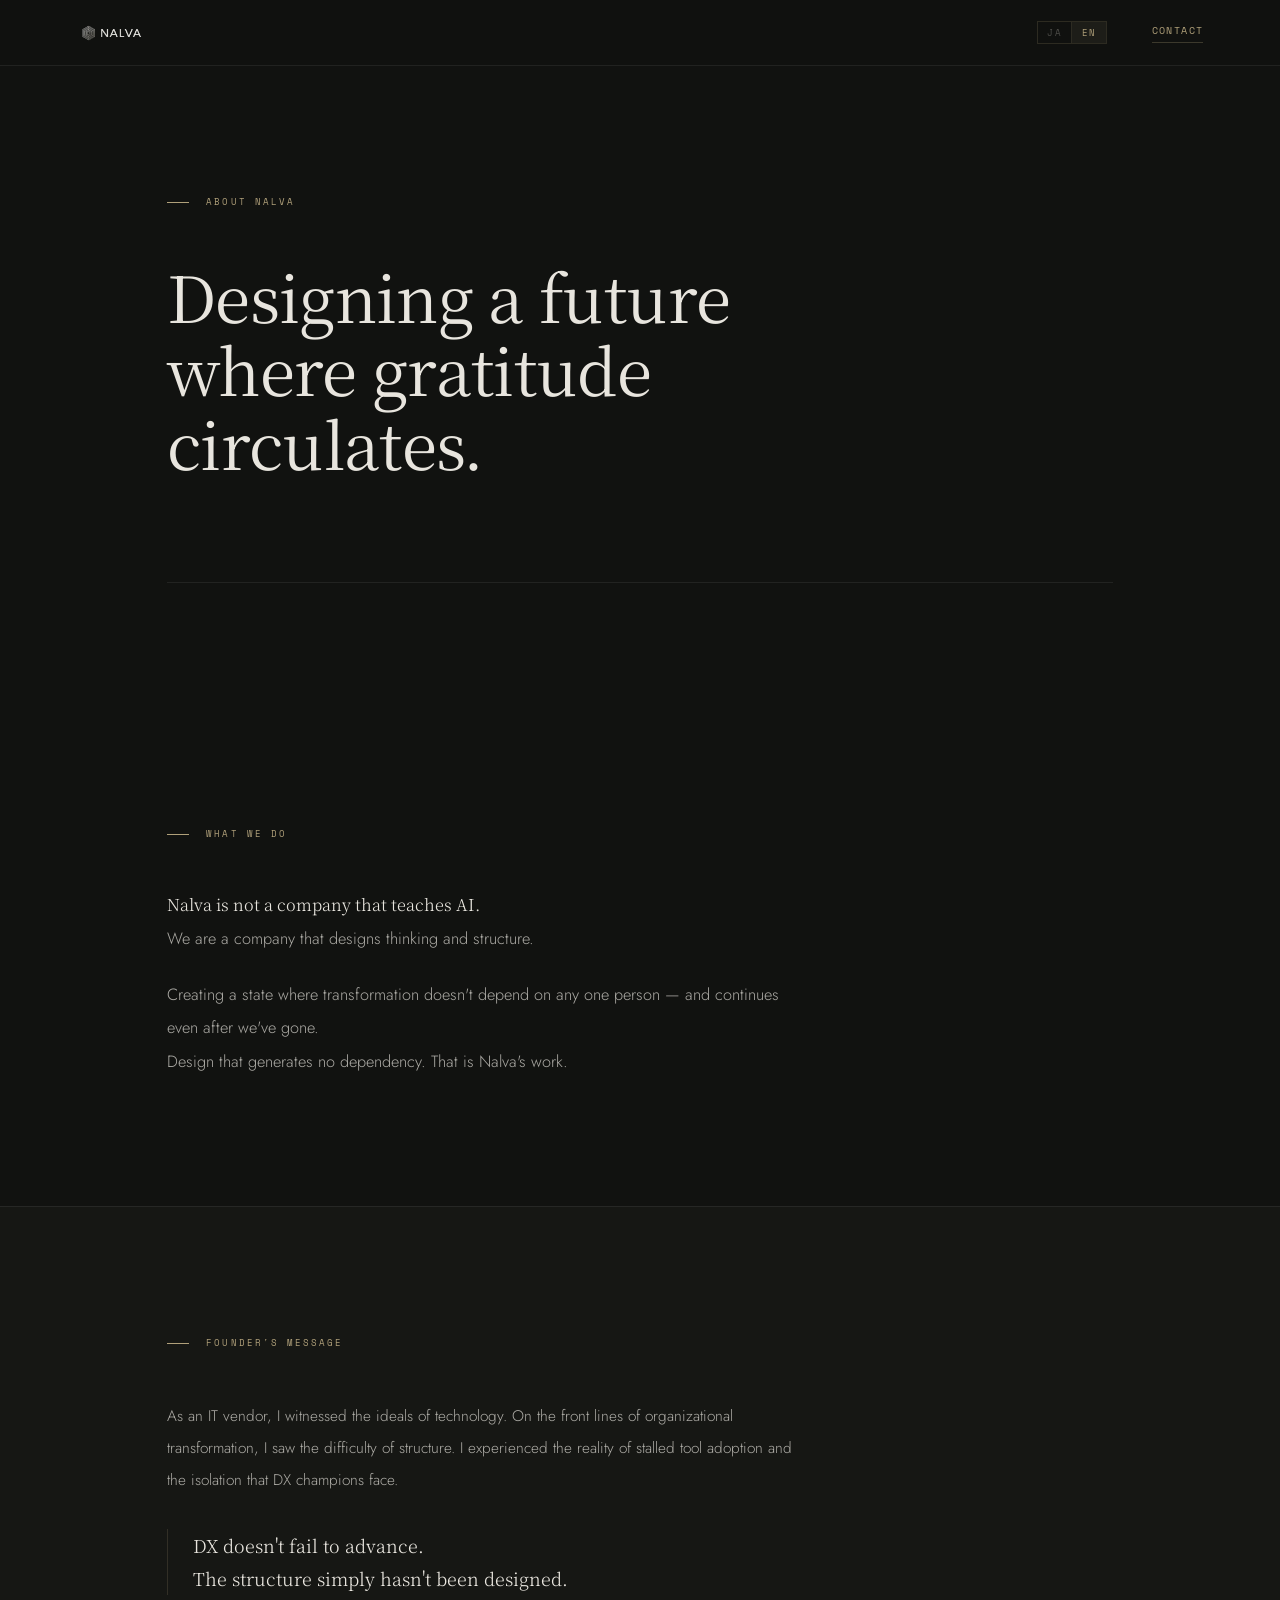
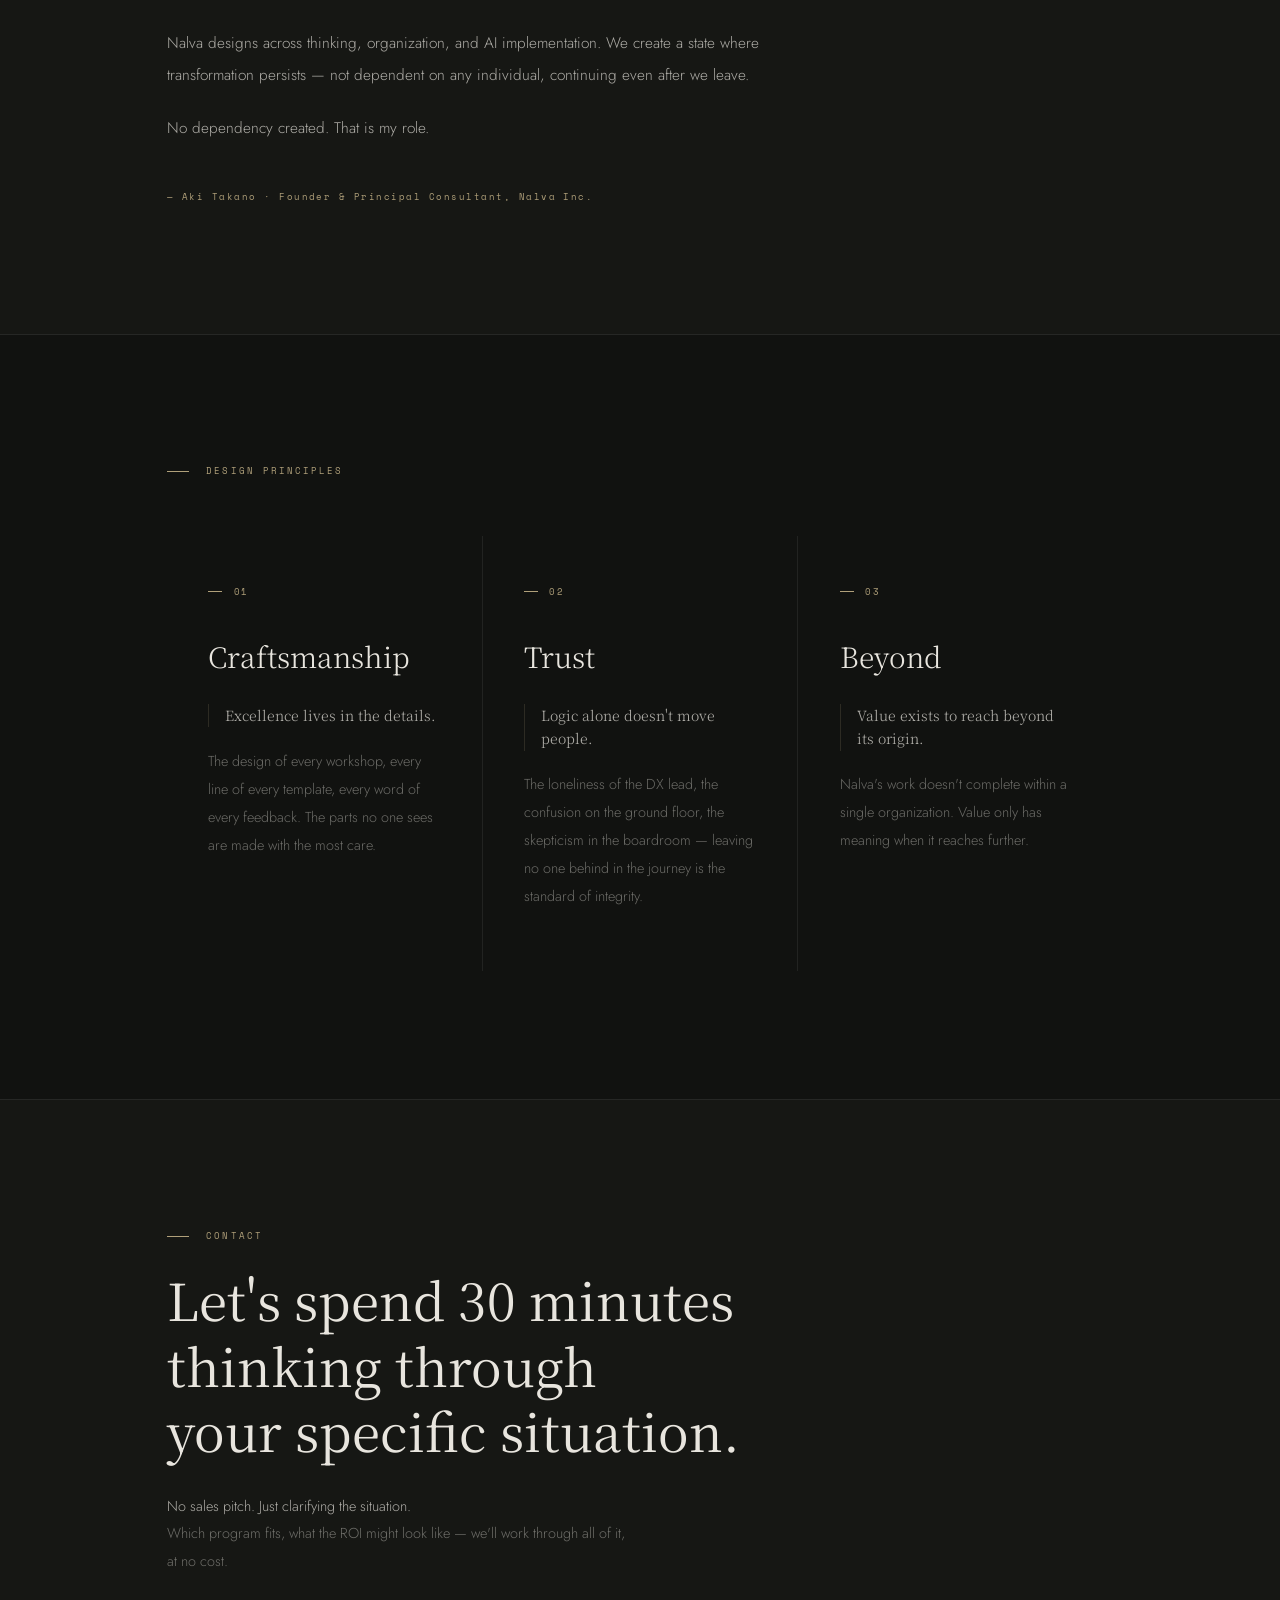
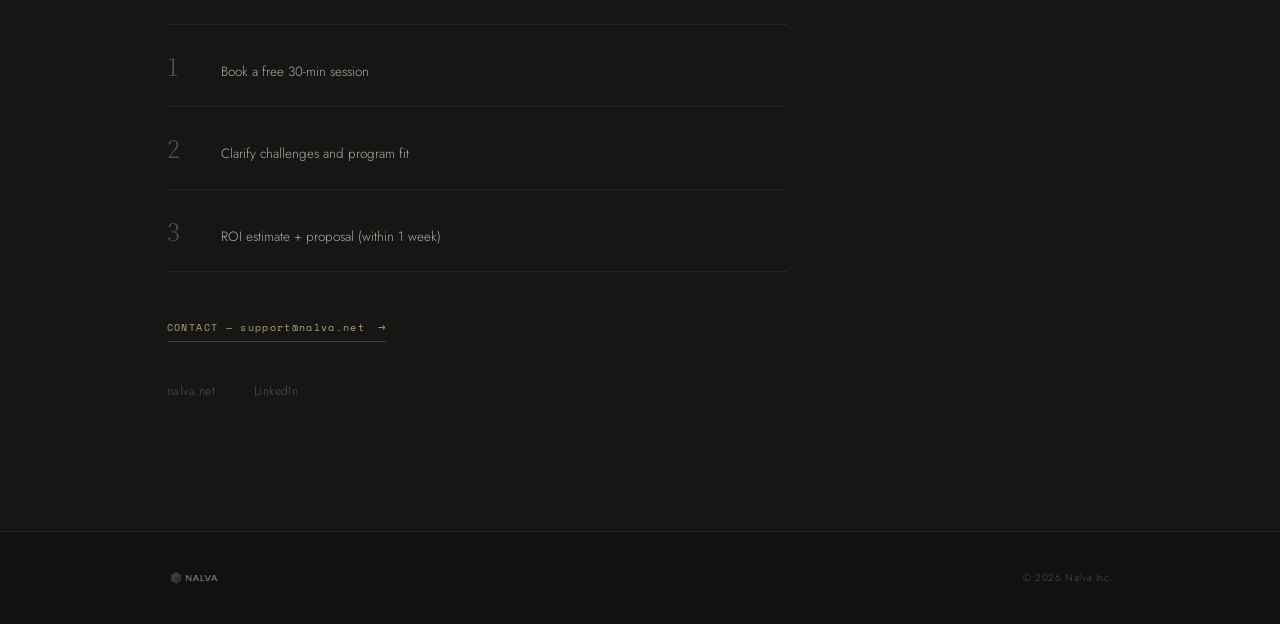
==== about.html @ fab2043a "Add files via upload" ====
<!DOCTYPE html>
<html lang="ja" data-lang="ja">
<head>
  <meta charset="UTF-8" />
  <meta name="viewport" content="width=device-width, initial-scale=1.0" />
  <title>About — Nalva Inc.</title>
  <meta name="description" content="Designing a future where gratitude circulates. Nalva Inc. — Aki Takano" />
  <link rel="preconnect" href="https://fonts.googleapis.com" />
  <link rel="preconnect" href="https://fonts.gstatic.com" crossorigin />
  <link href="https://fonts.googleapis.com/css2?family=Noto+Serif+JP:wght@300;400&family=Jost:wght@200;300;400&family=Space+Mono&display=swap" rel="stylesheet" />
  <style>
    :root {
      --bg:          #111210;
      --bg-lifted:   #161714;
      --bg-card:     #1b1a18;
      --rule:        rgba(255,255,255,0.07);
      --rule-accent: rgba(176,160,122,0.18);
      --gold:        #b0a07a;
      --gold-dim:    rgba(176,160,122,0.28);
      --gold-ghost:  rgba(176,160,122,0.08);
      --ink:         #e8e5de;
      --ink-mid:     rgba(232,229,222,0.72);
      --ink-low:     rgba(232,229,222,0.42);
      --ink-dim:     rgba(232,229,222,0.28);
      --serif: 'Noto Serif JP', 'Georgia', serif;
      --sans:  'Jost', sans-serif;
      --mono:  'Space Mono', monospace;
      --max:   1100px;
      --pad:   6vw;
    }
    *, *::before, *::after { box-sizing: border-box; margin: 0; padding: 0; }
    html { scroll-behavior: smooth; }
    body {
      background: var(--bg);
      color: var(--ink);
      font-family: var(--sans);
      font-size: 17px;
      font-weight: 300;
      line-height: 1.80;
      -webkit-font-smoothing: antialiased;
    }
    .wrap { max-width: var(--max); margin-inline: auto; padding-inline: var(--pad); }
    .label { font-family: var(--mono); font-size: 0.58rem; letter-spacing: 0.22em; color: var(--gold); text-transform: uppercase; }
    .label-line { display: flex; align-items: center; gap: 1.1rem; }
    .label-line::before { content: ''; display: block; width: 22px; height: 1px; background: var(--gold); flex-shrink: 0; }

    /* NAV */
    nav {
      position: fixed; inset-block-start: 0; inset-inline: 0; z-index: 200;
      height: 66px; display: flex; align-items: center; justify-content: space-between;
      padding-inline: var(--pad);
      border-bottom: 1px solid var(--rule);
      background: rgba(17,18,16,0.92);
      backdrop-filter: blur(18px); -webkit-backdrop-filter: blur(18px);
      transition: border-color 0.4s;
    }
    nav.scrolled { border-bottom-color: var(--rule-accent); }
    .nav-logo img { height: 25px; opacity: 0.92; display: block; }
    .nav-right { display: flex; align-items: center; gap: 2.8rem; }
    .nav-contact {
      font-family: var(--mono); font-size: 0.60rem; letter-spacing: 0.14em;
      color: var(--gold); text-decoration: none;
      border-bottom: 1px solid var(--gold-dim); padding-bottom: 2px;
      transition: color 0.2s, border-color 0.2s;
    }
    .nav-contact:hover { color: var(--ink); border-color: var(--ink-low); }

    /* LANG TOGGLE */
    .lang-toggle {
      display: flex;
      align-items: center;
      gap: 0;
      border: 1px solid var(--rule-accent);
      overflow: hidden;
    }
    .lang-btn {
      font-family: var(--mono);
      font-size: 0.54rem;
      letter-spacing: 0.14em;
      color: var(--ink-dim);
      background: none;
      border: none;
      padding: 0.28rem 0.6rem;
      cursor: pointer;
      transition: color 0.2s, background 0.2s;
      text-transform: uppercase;
    }
    .lang-btn:first-child { border-right: 1px solid var(--rule-accent); }
    .lang-btn.active { color: var(--gold); background: var(--gold-ghost); }
    .lang-btn:hover:not(.active) { color: var(--ink-low); }

    @media (max-width: 860px) {
    }

    /* LANG SYSTEM */
    [data-lang="ja"] [data-en] { display: none; }
    [data-lang="en"] [data-ja] { display: none; }

    /* HERO */
    .hero { padding-top: calc(66px + 10vw); padding-bottom: 9vw; padding-inline: var(--pad); max-width: var(--max); margin-inline: auto; }
    .hero-eyebrow { margin-bottom: 3rem; }
    .hero h1 { font-family: var(--serif); font-size: clamp(2.6rem, 5vw, 5.2rem); font-weight: 400; color: var(--ink); line-height: 1.15; letter-spacing: -0.01em; max-width: 640px; }
    .hero-rule { margin-top: 8vw; height: 1px; background: var(--rule); }

    /* COMPANY */
    .company { padding-block: 8rem; }
    .company-inner { max-width: 640px; }
    .company-body { margin-top: 2.8rem; font-size: 1.02rem; color: var(--ink-mid); line-height: 2.05; }
    .company-body p + p { margin-top: 1.4rem; }
    .company-accent { color: var(--ink); font-family: var(--serif); }

    /* FOUNDER */
    .founder { padding-block: 8rem; background: var(--bg-lifted); border-block: 1px solid var(--rule); }
    .founder-inner { max-width: 640px; }
    .founder-message { margin-top: 3rem; font-size: 0.96rem; color: var(--ink-mid); line-height: 2.1; }
    .founder-message p + p { margin-top: 1.3rem; }
    .founder-emphasis {
      font-family: var(--serif); font-size: 1.12rem; color: var(--ink);
      line-height: 1.85; padding-left: 1.6rem;
      border-left: 1px solid var(--rule-accent); margin-block: 2rem;
    }
    .founder-sig { margin-top: 2.8rem; font-family: var(--mono); font-size: 0.58rem; letter-spacing: 0.16em; color: var(--gold); }

    /* VALUES */
    .values { padding-block: 8rem; }
    .values-grid { margin-top: 3.5rem; display: grid; grid-template-columns: 1fr 1fr 1fr; gap: 1px; background: var(--rule); }
    @media (max-width: 760px) { .values-grid { grid-template-columns: 1fr; } }
    .value-card { background: var(--bg); padding: 3rem 2.6rem 3.8rem; transition: background 0.24s; }
    .value-card:hover { background: var(--bg-card); }
    .value-idx { font-family: var(--mono); font-size: 0.54rem; letter-spacing: 0.18em; color: var(--gold); margin-bottom: 2rem; display: flex; align-items: center; gap: 0.7rem; }
    .value-idx::before { content: ''; display: block; width: 14px; height: 1px; background: var(--gold); }
    .value-name { font-family: var(--serif); font-size: clamp(1.5rem, 2.2vw, 2.1rem); color: var(--ink); margin-bottom: 1.4rem; }
    .value-tagline { font-family: var(--serif); font-size: 0.88rem; color: var(--ink-mid); line-height: 1.65; padding-left: 1rem; border-left: 1px solid var(--rule-accent); margin-bottom: 1.2rem; }
    .value-body { font-size: 0.90rem; color: var(--ink-low); line-height: 1.95; }

    /* CONTACT */
    .contact { padding-block: 8rem; background: var(--bg-lifted); border-top: 1px solid var(--rule); }
    .contact-inner { max-width: 620px; }
    .contact-inner h2 { font-family: var(--serif); font-size: clamp(2.1rem, 4vw, 4rem); font-weight: 400; color: var(--ink); line-height: 1.28; margin-top: 1.4rem; }
    .contact-note { margin-top: 1.8rem; font-size: 0.90rem; color: var(--ink-low); line-height: 1.92; max-width: 460px; }
    .contact-note strong { color: var(--ink-mid); font-weight: 300; }
    .contact-steps { margin-top: 3rem; }
    .contact-step { display: flex; align-items: baseline; gap: 1.8rem; padding-block: 1.2rem; border-top: 1px solid var(--rule); }
    .contact-step:last-child { border-bottom: 1px solid var(--rule); }
    .step-n { font-family: var(--serif); font-size: 1.5rem; color: var(--ink-dim); width: 1.6rem; flex-shrink: 0; }
    .step-text { font-size: 0.84rem; color: var(--ink-mid); }
    .contact-cta { margin-top: 2.8rem; display: inline-flex; align-items: center; gap: 0.8rem; font-family: var(--mono); font-size: 0.60rem; letter-spacing: 0.14em; color: var(--gold); text-decoration: none; border-bottom: 1px solid var(--gold-dim); padding-bottom: 3px; transition: color 0.2s, border-color 0.2s; }
    .contact-cta::after { content: '→'; font-size: 0.74rem; }
    .contact-cta:hover { color: var(--ink); border-color: var(--ink-low); }
    .contact-links { margin-top: 2.4rem; display: flex; gap: 2.4rem; }
    .contact-links a { font-size: 0.76rem; color: var(--ink-dim); text-decoration: none; letter-spacing: 0.04em; transition: color 0.2s; }
    .contact-links a:hover { color: var(--gold); }

    /* FOOTER */
    footer { padding-block: 2.2rem; border-top: 1px solid var(--rule); }
    .footer-inner { max-width: var(--max); margin-inline: auto; padding-inline: var(--pad); display: flex; justify-content: space-between; align-items: center; flex-wrap: wrap; gap: 1rem; }
    footer img { height: 20px; opacity: 0.38; }
    footer p { font-size: 0.64rem; color: var(--ink-dim); letter-spacing: 0.06em; }

    /* SCROLL REVEAL */
    .reveal { opacity: 0; transform: translateY(16px); transition: opacity 0.78s ease, transform 0.78s ease; }
    .reveal.in { opacity: 1; transform: none; }
    .stagger > * { opacity: 0; transform: translateY(12px); transition: opacity 0.65s ease, transform 0.65s ease; }
    .stagger.in > *:nth-child(1) { opacity:1; transform:none; transition-delay:0s; }
    .stagger.in > *:nth-child(2) { opacity:1; transform:none; transition-delay:0.08s; }
    .stagger.in > *:nth-child(3) { opacity:1; transform:none; transition-delay:0.16s; }
  </style>
</head>
<body>

<!-- NAV -->
<nav id="nav">
  <a href="/" class="nav-logo" aria-label="Nalva">
    <img src="[data-uri]" alt="Nalva" style="height:28px;display:block;opacity:0.92;" />
  </a>
  <div class="nav-right">
    <div class="lang-toggle" role="group" aria-label="Language">
      <button class="lang-btn active" data-lang-btn="ja" onclick="setLang('ja')">JA</button>
      <button class="lang-btn" data-lang-btn="en" onclick="setLang('en')">EN</button>
    </div>
    <a href="#contact" class="nav-contact">CONTACT</a>
  </div>
</nav>

<!-- HERO -->
<div class="hero">
  <div class="hero-eyebrow reveal">
    <span class="label-line label">About Nalva</span>
  </div>
  <h1 class="reveal">
    <span data-ja>感謝が循環する<br>未来を設計する。</span>
    <span data-en>Designing a future<br>where gratitude circulates.</span>
  </h1>
  <div class="hero-rule"></div>
</div>

<!-- COMPANY -->
<section class="company">
  <div class="wrap">
    <div class="company-inner reveal">
      <span class="label-line label">What We Do</span>
      <div class="company-body">
        <p>
          <span data-ja><span class="company-accent">Nalvaは、AIを教える会社ではありません。</span><br>思考と構造を設計する会社です。</span>
          <span data-en><span class="company-accent">Nalva is not a company that teaches AI.</span><br>We are a company that designs thinking and structure.</span>
        </p>
        <p>
          <span data-ja>変革が属人化せず、いなくなっても続く状態をつくる。<br>依存を生まない設計。それが、Nalvaの仕事です。</span>
          <span data-en>Creating a state where transformation doesn't depend on any one person — and continues even after we've gone.<br>Design that generates no dependency. That is Nalva's work.</span>
        </p>
      </div>
    </div>
  </div>
</section>

<!-- FOUNDER -->
<section class="founder" id="founder">
  <div class="wrap">
    <div class="founder-inner reveal">
      <span class="label-line label">Founder's Message</span>
      <div class="founder-message">
        <p>
          <span data-ja>ITベンダーとして技術の理想を見てきました。組織変革の現場では、構造の難しさも見てきました。ツール導入が進まない現実や、DX担当が孤立する場面も経験してきました。</span>
          <span data-en>As an IT vendor, I witnessed the ideals of technology. On the front lines of organizational transformation, I saw the difficulty of structure. I experienced the reality of stalled tool adoption and the isolation that DX champions face.</span>
        </p>
        <div class="founder-emphasis">
          <span data-ja>DXは進まないのではない。<br>構造が設計されていないだけだと。</span>
          <span data-en>DX doesn't fail to advance.<br>The structure simply hasn't been designed.</span>
        </div>
        <p>
          <span data-ja>Nalvaは、思考と組織、そしてAI実装を横断して設計します。変革が属人化せず、いなくなっても続く状態をつくる。</span>
          <span data-en>Nalva designs across thinking, organization, and AI implementation. We create a state where transformation persists — not dependent on any individual, continuing even after we leave.</span>
        </p>
        <p>
          <span data-ja>依存を生まない。それが、私の役割です。</span>
          <span data-en>No dependency created. That is my role.</span>
        </p>
      </div>
      <p class="founder-sig">— Aki Takano · Founder &amp; Principal Consultant, Nalva Inc.</p>
    </div>
  </div>
</section>

<!-- VALUES -->
<section class="values" id="values">
  <div class="wrap">
    <div class="reveal">
      <span class="label-line label">
        <span data-ja>設計の原則</span>
        <span data-en>Design Principles</span>
      </span>
    </div>
    <div class="values-grid stagger">
      <div class="value-card">
        <div class="value-idx">01</div>
        <div class="value-name">Craftsmanship</div>
        <p class="value-tagline">
          <span data-ja>一流の成果は、細部に宿る。</span>
          <span data-en>Excellence lives in the details.</span>
        </p>
        <p class="value-body">
          <span data-ja>ワークショップの設計、テンプレートの一行、フィードバックの言葉選び。見えない部分ほど丁寧に作る。</span>
          <span data-en>The design of every workshop, every line of every template, every word of every feedback. The parts no one sees are made with the most care.</span>
        </p>
      </div>
      <div class="value-card">
        <div class="value-idx">02</div>
        <div class="value-name">Trust</div>
        <p class="value-tagline">
          <span data-ja>論理だけでは、人は動かない。</span>
          <span data-en>Logic alone doesn't move people.</span>
        </p>
        <p class="value-body">
          <span data-ja>推進担当の孤独も、現場の戸惑いも、経営層の懐疑も、誰一人置いていかない伴走を誠実さの基準にする。</span>
          <span data-en>The loneliness of the DX lead, the confusion on the ground floor, the skepticism in the boardroom — leaving no one behind in the journey is the standard of integrity.</span>
        </p>
      </div>
      <div class="value-card">
        <div class="value-idx">03</div>
        <div class="value-name">Beyond</div>
        <p class="value-tagline">
          <span data-ja>価値は、その先まで届けるためにある。</span>
          <span data-en>Value exists to reach beyond its origin.</span>
        </p>
        <p class="value-body">
          <span data-ja>Nalvaの仕事は、一つの組織の中だけで完結しない。価値は、その先まで届いてこそ意味がある。</span>
          <span data-en>Nalva's work doesn't complete within a single organization. Value only has meaning when it reaches further.</span>
        </p>
      </div>
    </div>
  </div>
</section>

<!-- CONTACT -->
<section class="contact" id="contact">
  <div class="wrap">
    <div class="contact-inner reveal">
      <span class="label-line label">Contact</span>
      <h2>
        <span data-ja>まずは30分、<br>「うちの場合」を<br>一緒に考えませんか。</span>
        <span data-en>Let's spend 30 minutes<br>thinking through<br>your specific situation.</span>
      </h2>
      <p class="contact-note">
        <strong><span data-ja>売り込みはしません。まずは状況整理から。</span><span data-en>No sales pitch. Just clarifying the situation.</span></strong><br>
        <span data-ja>どのコースが合っているか、費用対効果はどのくらいか。すべて無料でお話しします。</span>
        <span data-en>Which program fits, what the ROI might look like — we'll work through all of it, at no cost.</span>
      </p>
      <div class="contact-steps">
        <div class="contact-step">
          <div class="step-n">1</div>
          <div class="step-text">
            <span data-ja>無料30分ヒアリング申込</span>
            <span data-en>Book a free 30-min session</span>
          </div>
        </div>
        <div class="contact-step">
          <div class="step-n">2</div>
          <div class="step-text">
            <span data-ja>課題とコースを整理</span>
            <span data-en>Clarify challenges and program fit</span>
          </div>
        </div>
        <div class="contact-step">
          <div class="step-n">3</div>
          <div class="step-text">
            <span data-ja>ROI試算・提案書（1週間以内）</span>
            <span data-en>ROI estimate + proposal (within 1 week)</span>
          </div>
        </div>
      </div>
      <a href="mailto:support@nalva.net" class="contact-cta">CONTACT — support@nalva.net</a>
      <div class="contact-links">
        <a href="https://nalva.net">nalva.net</a>
        <a href="https://www.linkedin.com/in/akitakano/" target="_blank">LinkedIn</a>
      </div>
    </div>
  </div>
</section>

<!-- FOOTER -->
<footer>
  <div class="footer-inner">
    <img src="[data-uri]" alt="Nalva" style="height:22px;opacity:0.5;" />
    <p>© 2026 Nalva Inc.</p>
  </div>
</footer>

<script>
  const nav = document.getElementById('nav');
  window.addEventListener('scroll', () => {
    nav.classList.toggle('scrolled', window.scrollY > 40);
  }, { passive: true });

  const io = new IntersectionObserver((entries) => {
    entries.forEach(e => { if (e.isIntersecting) e.target.classList.add('in'); });
  }, { threshold: 0.12 });

  document.querySelectorAll('.reveal, .stagger').forEach(el => io.observe(el));

  function setLang(lang) {
    const html = document.documentElement;
    html.setAttribute('data-lang', lang);
    document.querySelectorAll('.lang-btn').forEach(btn => {
      btn.classList.toggle('active', btn.dataset.langBtn === lang);
    });
    localStorage.setItem('nalva-lang', lang);
  }

  (function() {
    const saved = localStorage.getItem('nalva-lang');
    const browserLang = navigator.language && navigator.language.startsWith('ja') ? 'ja' : 'en';
    const lang = saved || browserLang;
    if (lang !== 'ja') setLang(lang);
  })();
</script>
</body>
</html>
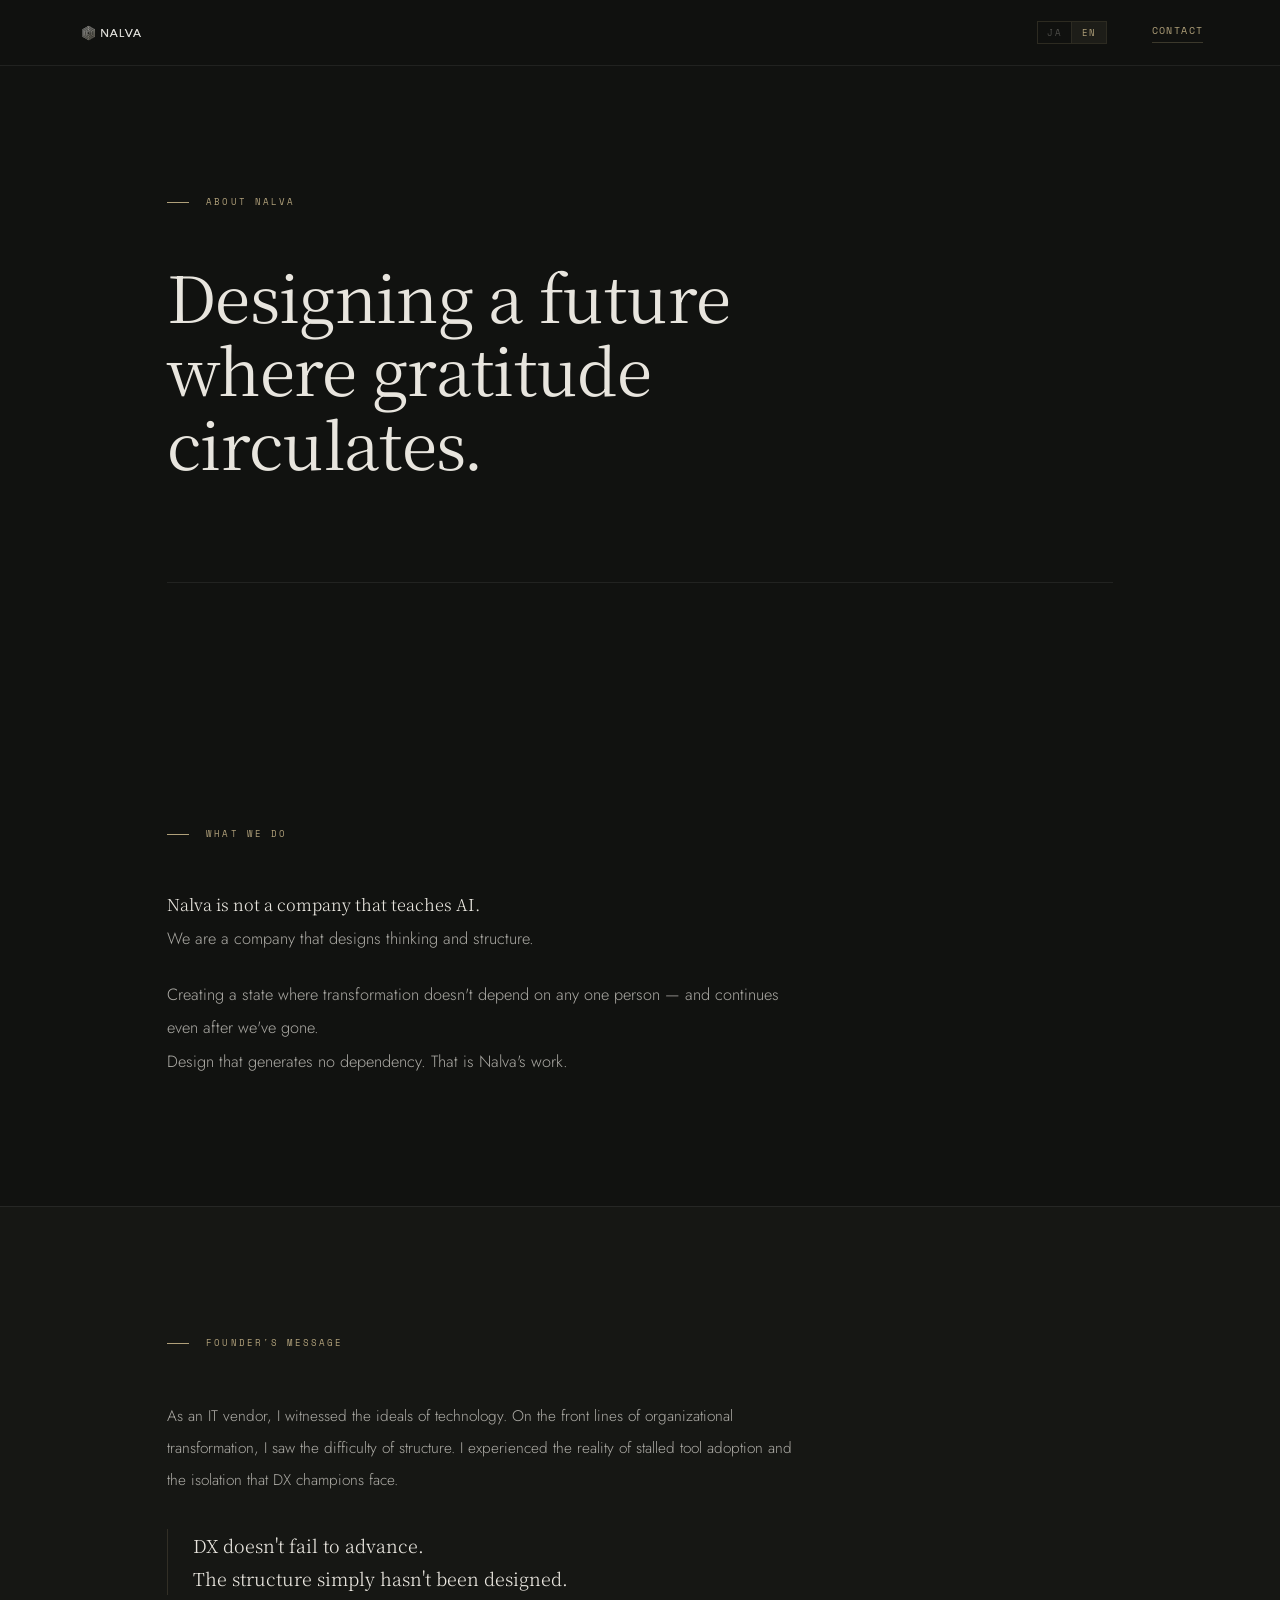
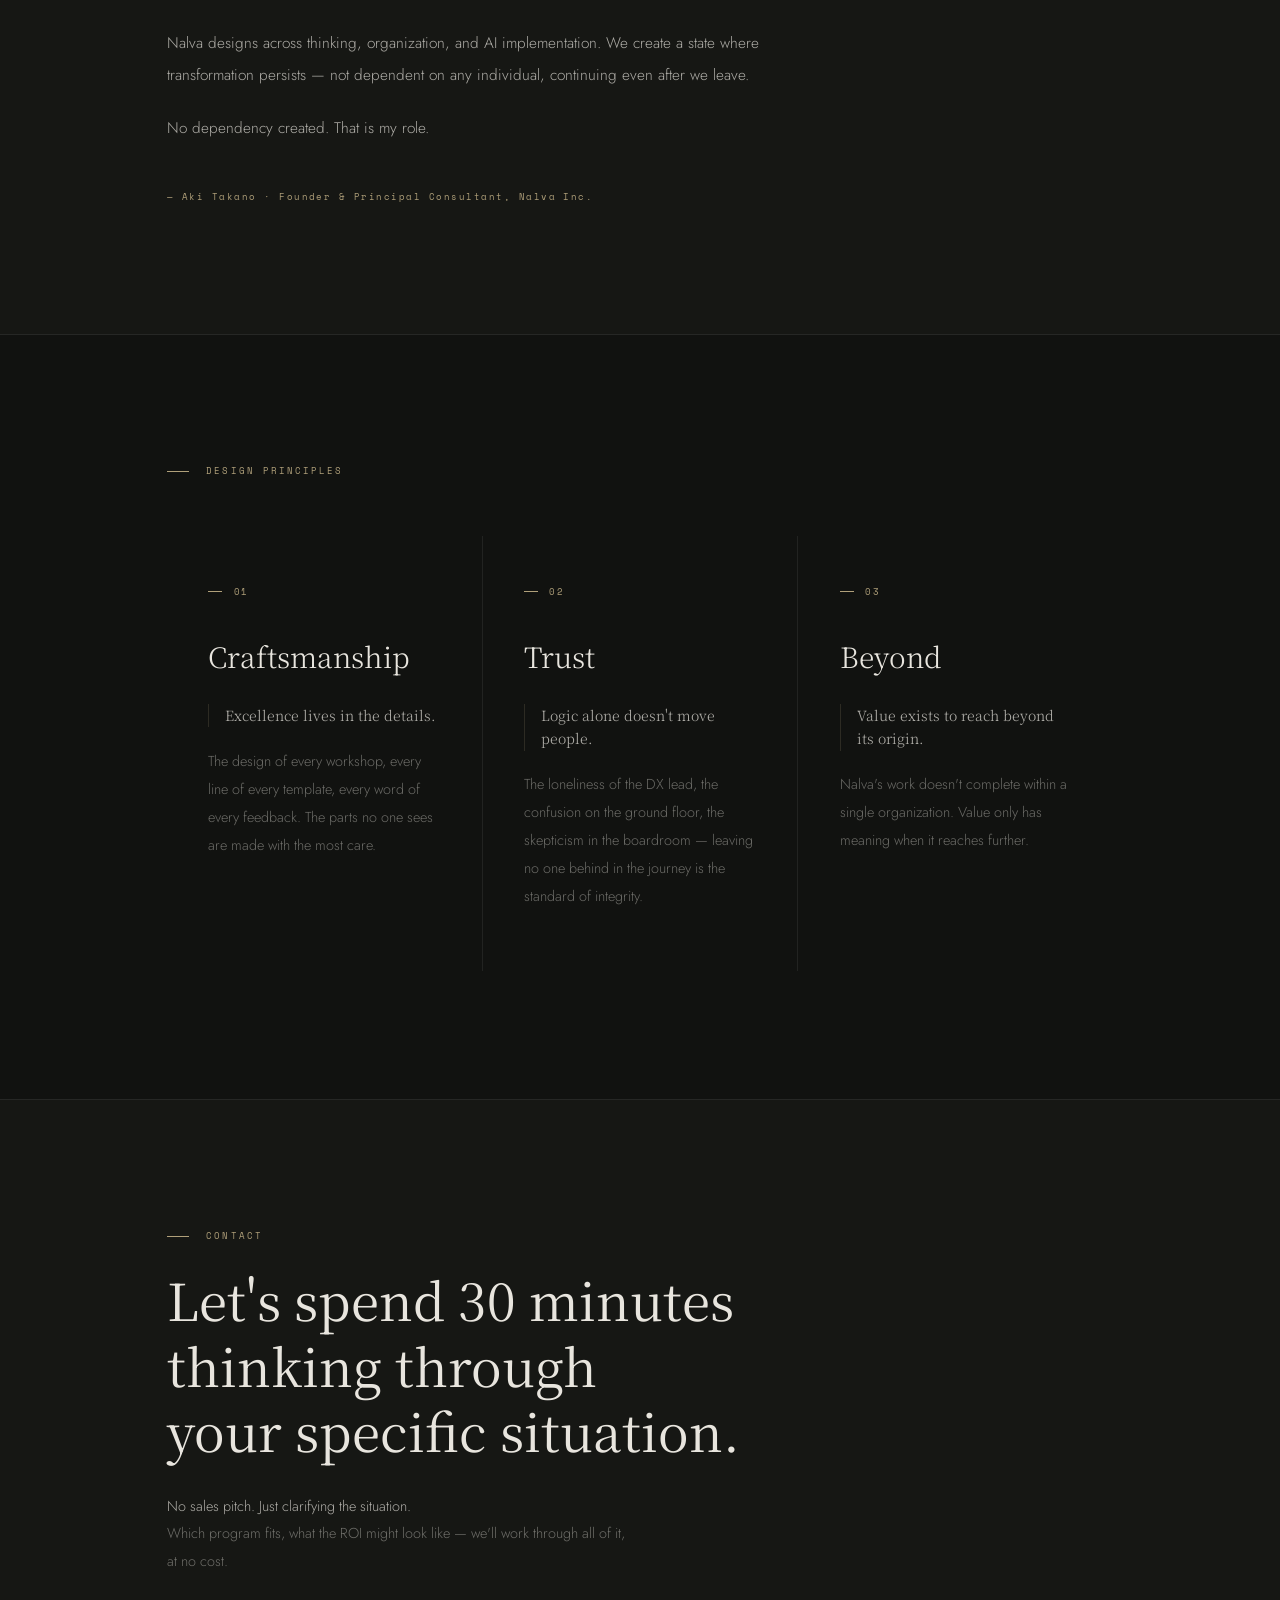
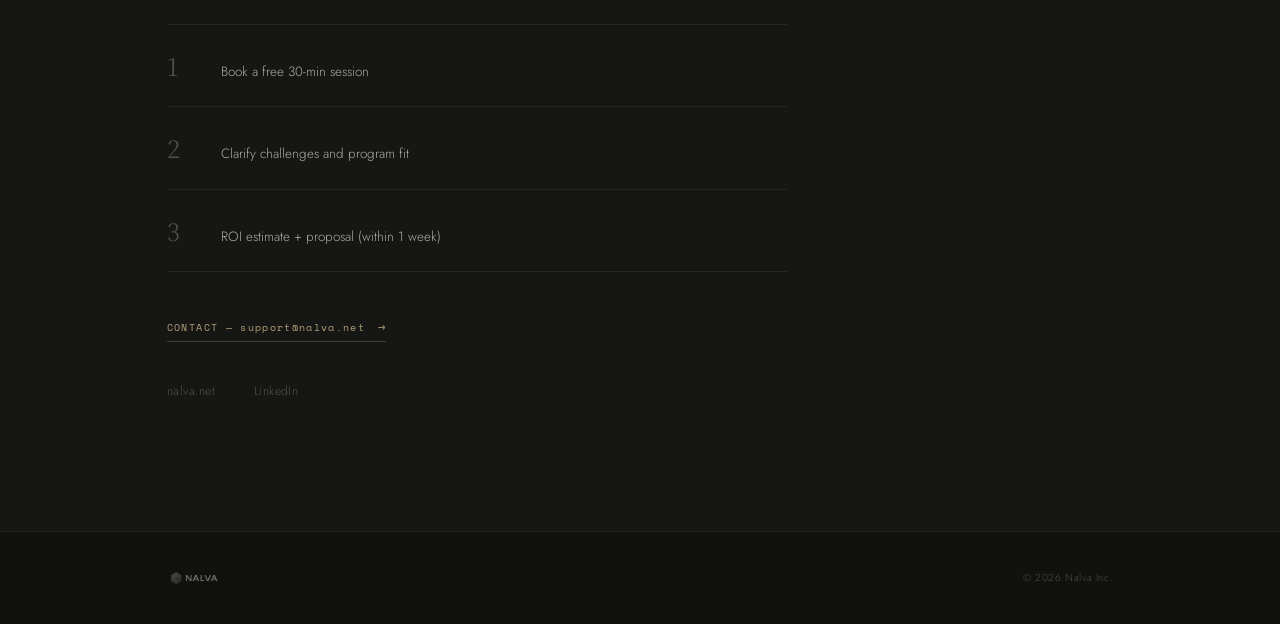
==== commit ef469835: "Add files via upload" ====
--- a/about.html
+++ b/about.html
@@ -171,7 +171,7 @@
 <!-- NAV -->
 <nav id="nav">
   <a href="/" class="nav-logo" aria-label="Nalva">
-    <img src="[data-uri]" alt="Nalva" style="height:28px;display:block;opacity:0.92;" />
+    <img src="transparent-logo.png" alt="Nalva" style="height:28px;display:block;opacity:0.92;" />
   </a>
   <div class="nav-right">
     <div class="lang-toggle" role="group" aria-label="Language">
@@ -340,7 +340,7 @@
 <!-- FOOTER -->
 <footer>
   <div class="footer-inner">
-    <img src="[data-uri]" alt="Nalva" style="height:22px;opacity:0.5;" />
+    <img src="transparent-logo.png" alt="Nalva" style="height:22px;opacity:0.5;" />
     <p>© 2026 Nalva Inc.</p>
   </div>
 </footer>
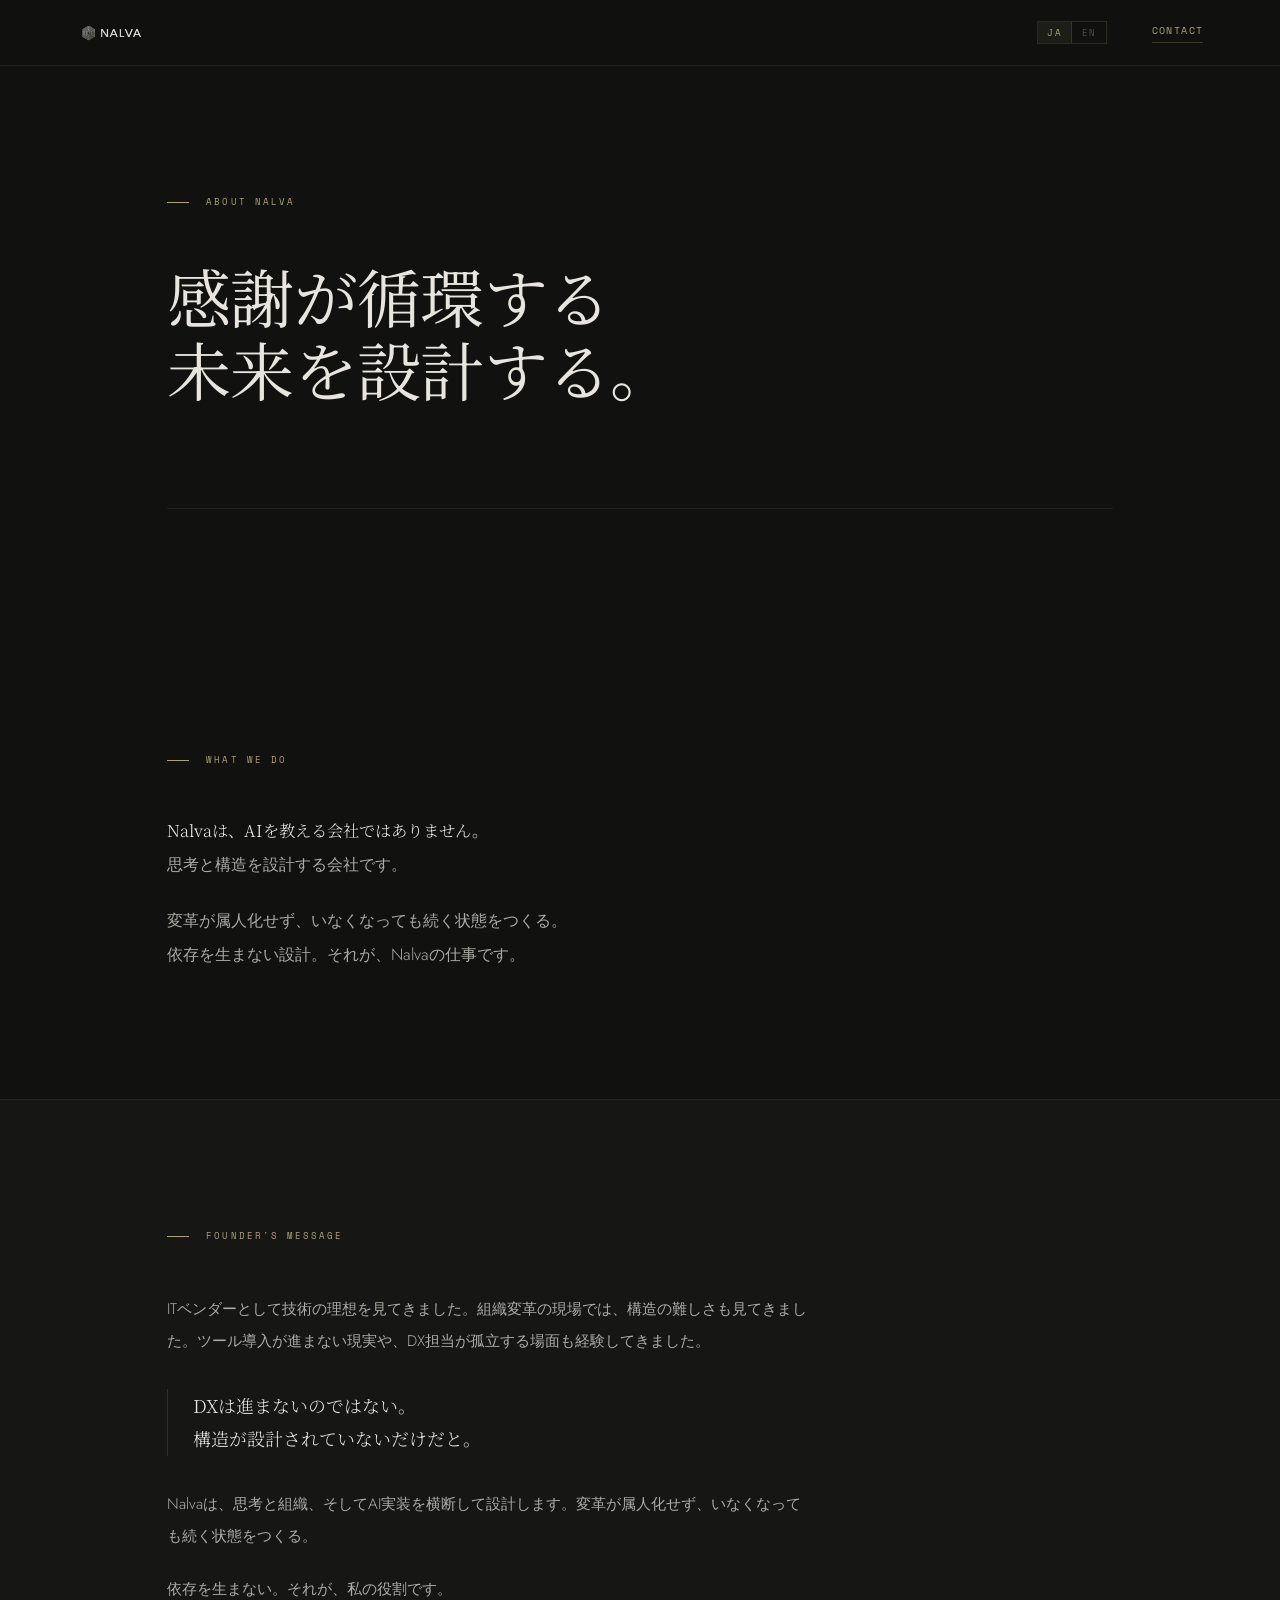
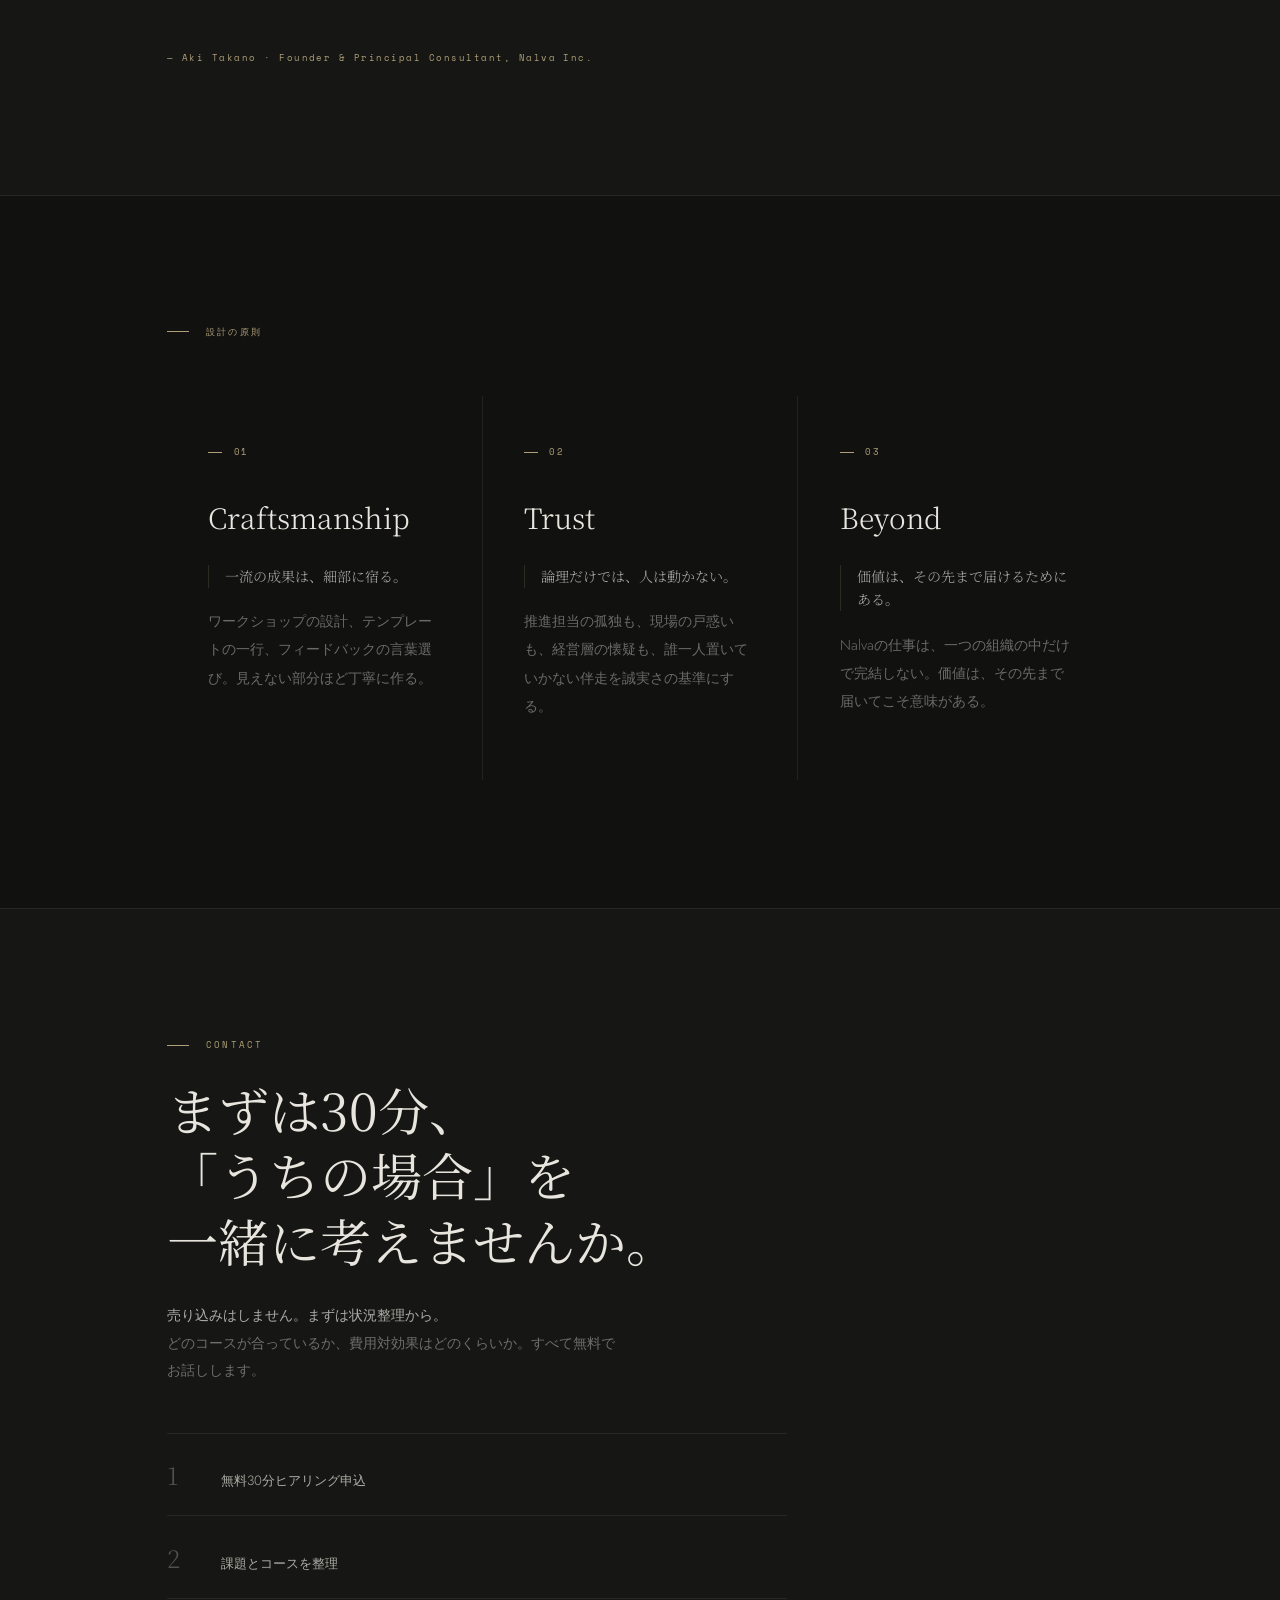
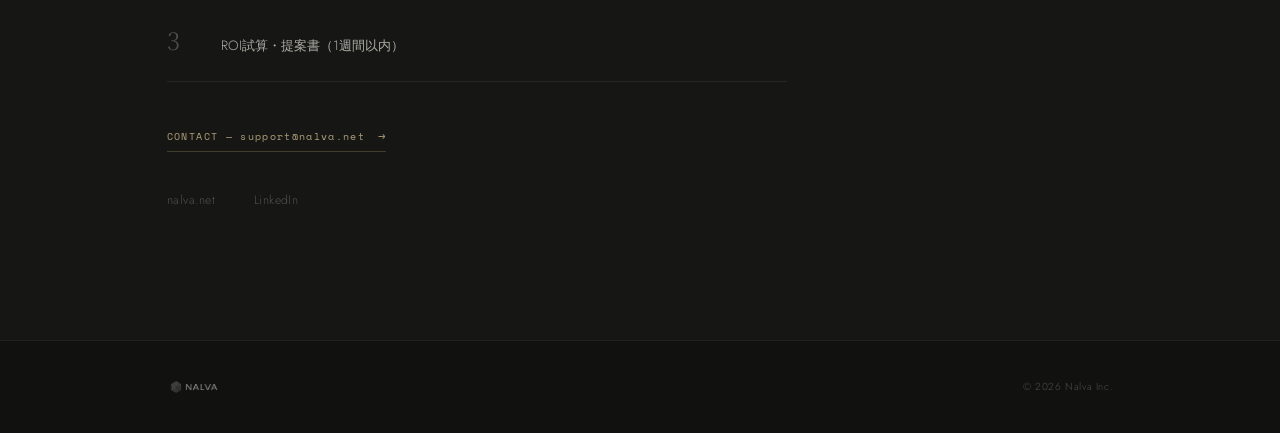
==== commit 646864ff: "Add files via upload" ====
--- a/about.html
+++ b/about.html
@@ -1,6 +1,19 @@
 <!DOCTYPE html>
 <html lang="ja" data-lang="ja">
 <head>
+  <!-- Google tag (gtag.js) -->
+  <script async src="https://www.googletagmanager.com/gtag/js?id=G-SFW03DREZH"></script>
+  <script>
+    window.dataLayer = window.dataLayer || [];
+    function gtag(){dataLayer.push(arguments);}
+    gtag('js', new Date());
+    gtag('config', 'G-SFW03DREZH');
+  </script>
+  <style>
+    /* reveal初期状態をopacity:1に上書き。JSでinクラスを付与する必要をなくす */
+    .reveal, .stagger { opacity: 1 !important; transform: none !important; }
+    .stagger > * { opacity: 1 !important; transform: none !important; }
+  </style>
   <meta charset="UTF-8" />
   <meta name="viewport" content="width=device-width, initial-scale=1.0" />
   <title>About — Nalva Inc.</title>
@@ -367,11 +380,4 @@
   }
 
   (function() {
-    const saved = localStorage.getItem('nalva-lang');
-    const browserLang = navigator.language && navigator.language.startsWith('ja') ? 'ja' : 'en';
-    const lang = saved || browserLang;
-    if (lang !== 'ja') setLang(lang);
-  })();
-</script>
-</body>
-</html>
+    const saved = local
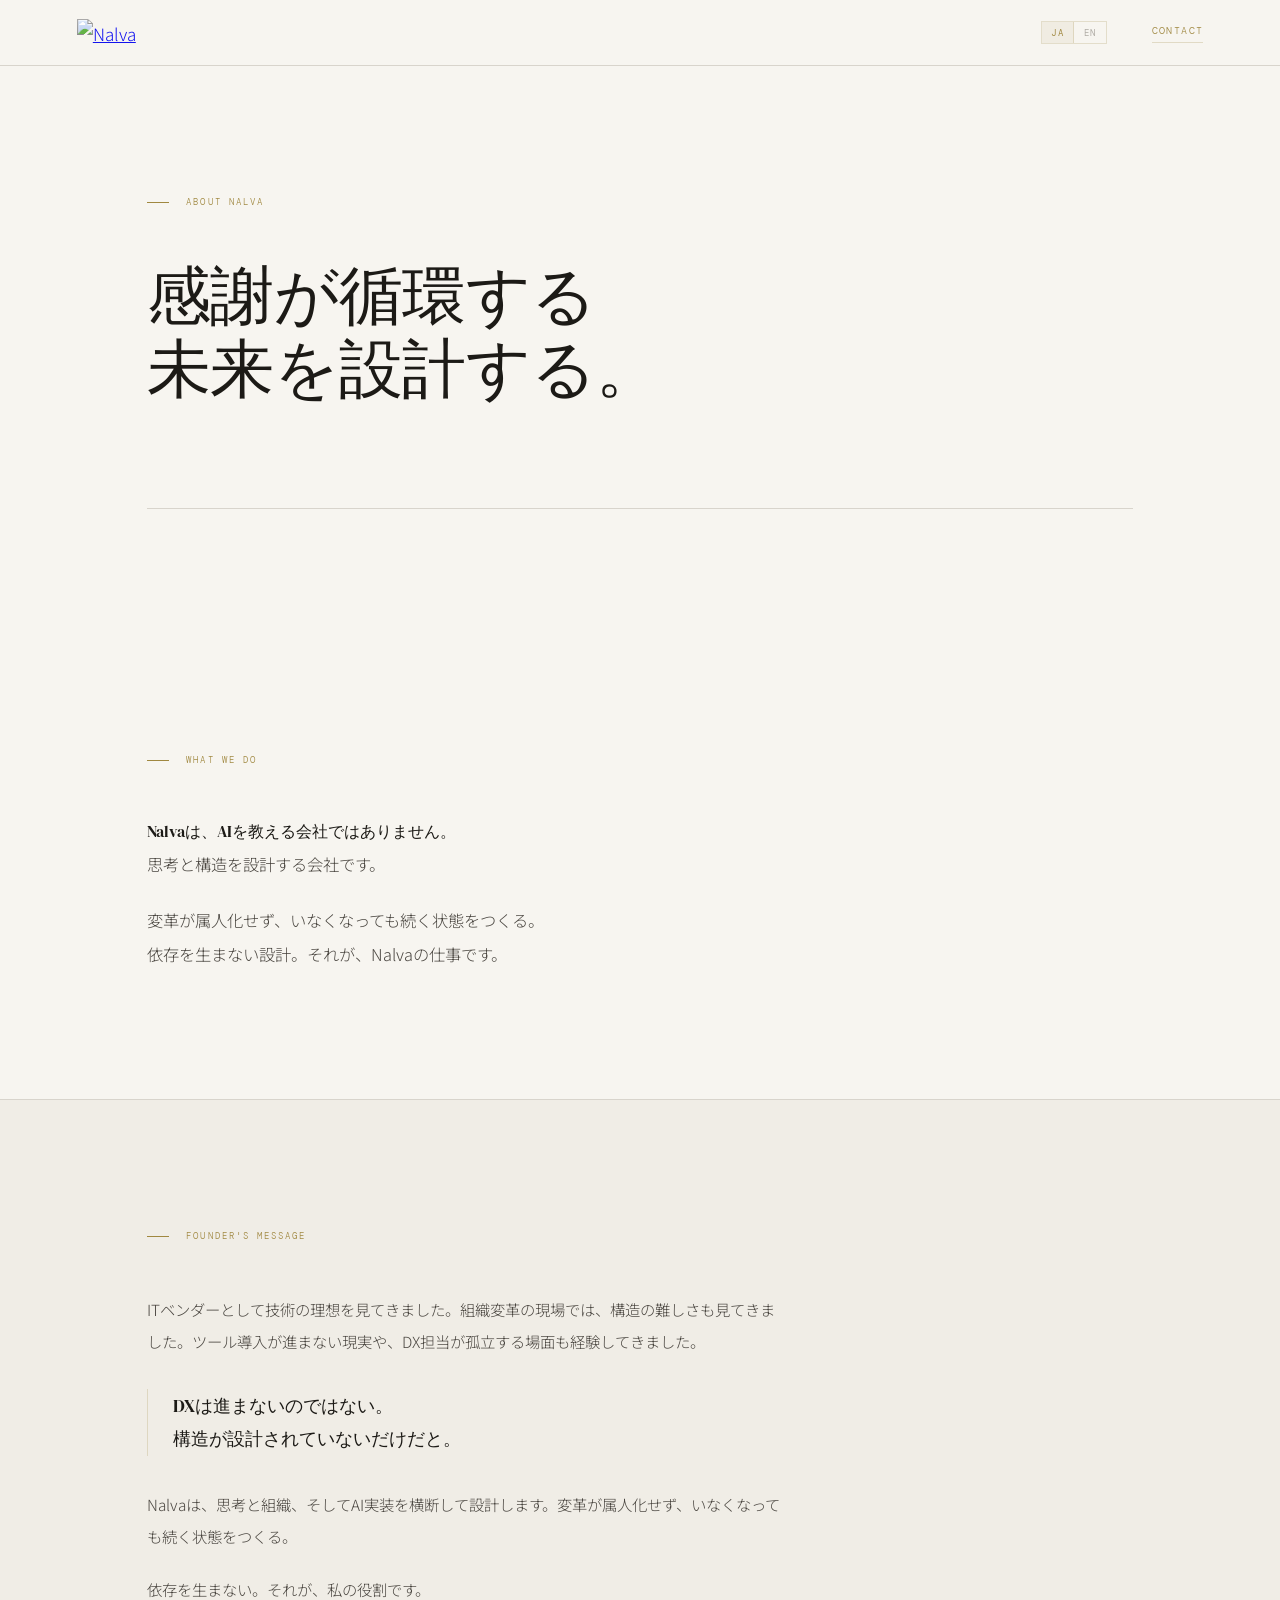
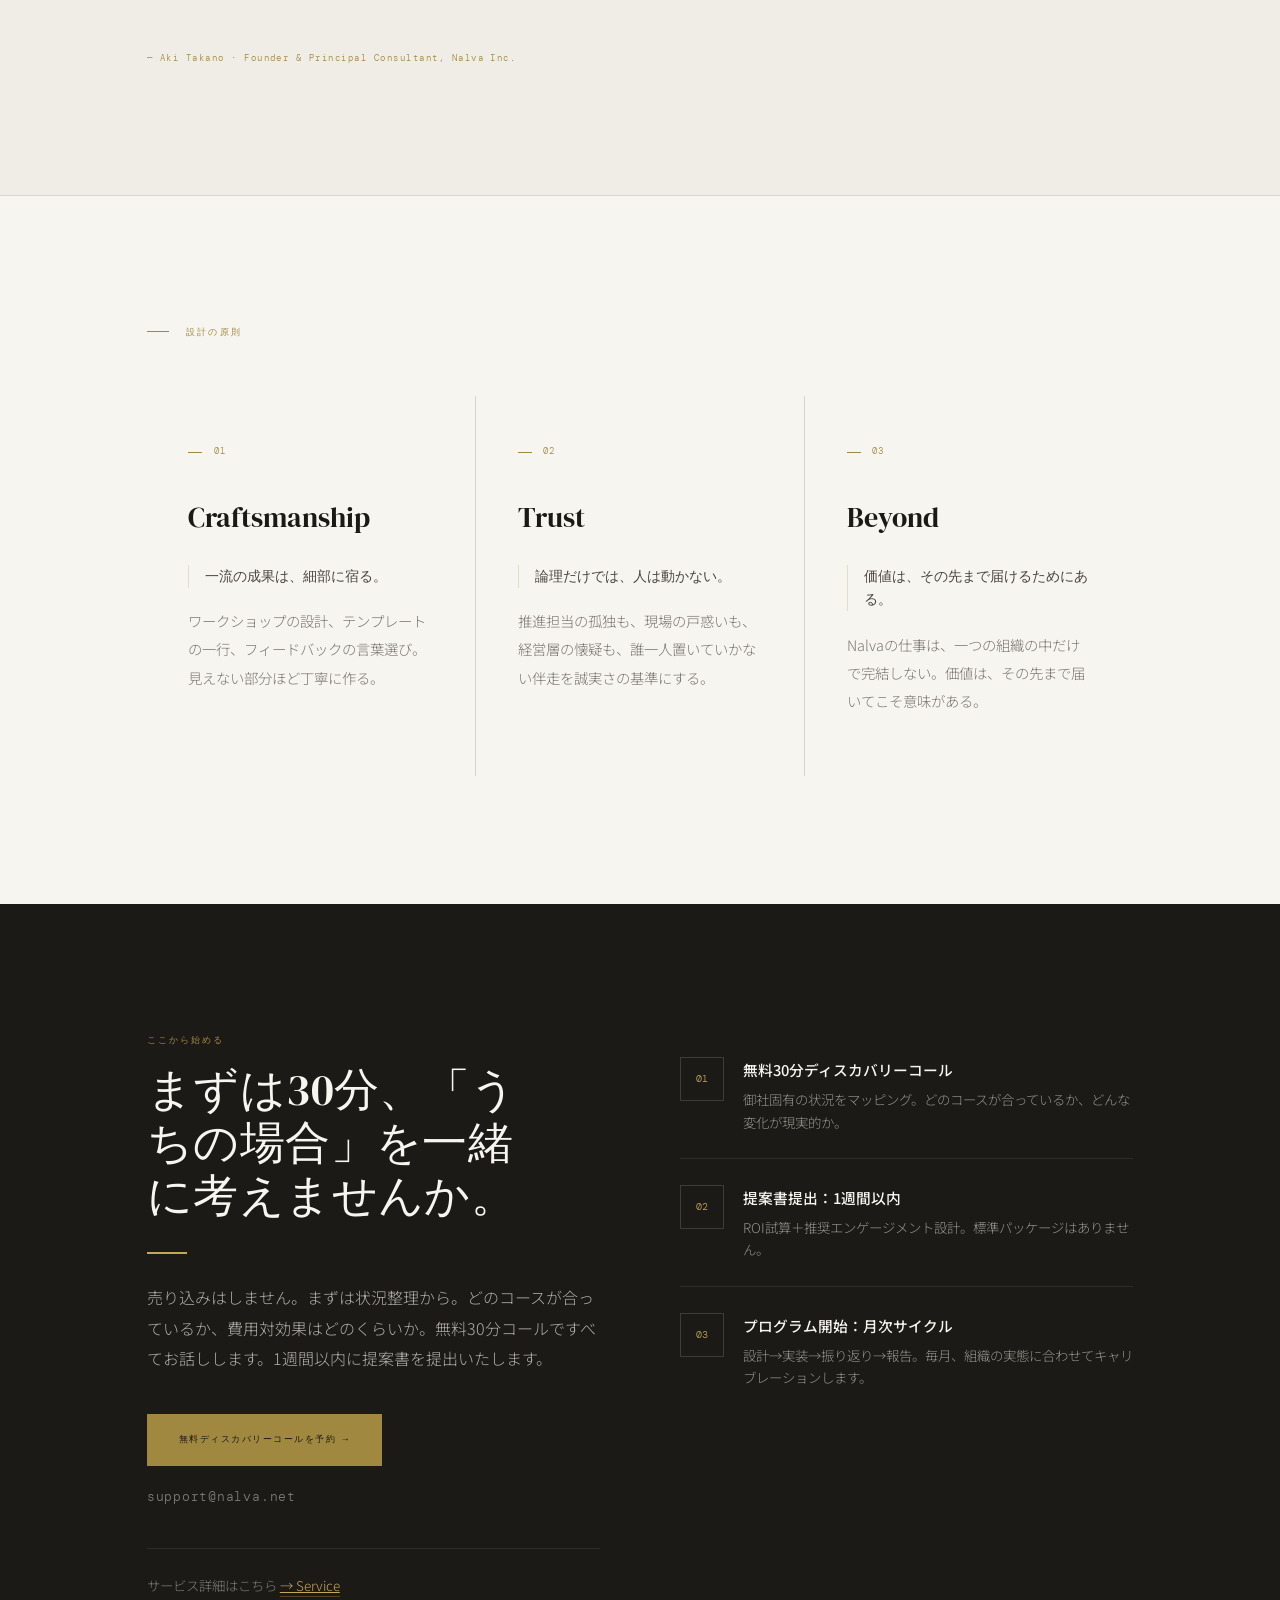
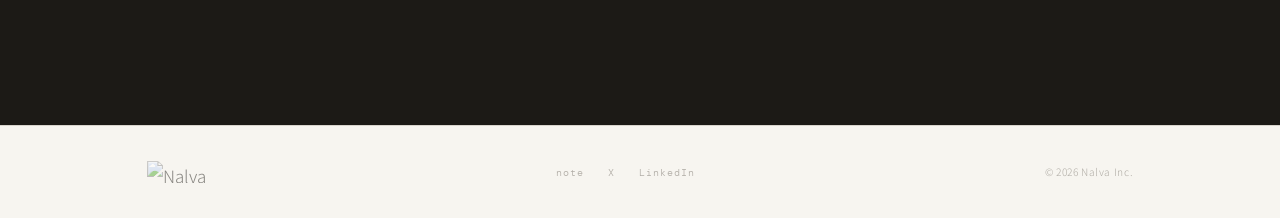
==== commit 2725afed: "Add files via upload" ====
--- a/about.html
+++ b/about.html
@@ -16,29 +16,38 @@
   </style>
   <meta charset="UTF-8" />
   <meta name="viewport" content="width=device-width, initial-scale=1.0" />
+  <link rel="icon" href="/favicon.ico" sizes="any" />
+  <link rel="icon" type="image/png" sizes="32x32" href="/favicon-32x32.png" />
+  <link rel="icon" type="image/png" sizes="16x16" href="/favicon-16x16.png" />
+  <link rel="apple-touch-icon" sizes="180x180" href="/apple-touch-icon.png" />
+  <link rel="manifest" href="/site.webmanifest" />
   <title>About — Nalva Inc.</title>
   <meta name="description" content="Designing a future where gratitude circulates. Nalva Inc. — Aki Takano" />
   <link rel="preconnect" href="https://fonts.googleapis.com" />
   <link rel="preconnect" href="https://fonts.gstatic.com" crossorigin />
-  <link href="https://fonts.googleapis.com/css2?family=Noto+Serif+JP:wght@300;400&family=Jost:wght@200;300;400&family=Space+Mono&display=swap" rel="stylesheet" />
+  <link href="https://fonts.googleapis.com/css2?family=Noto+Sans+JP:wght@300;400;500;700&family=DM+Serif+Display&family=DM+Mono:wght@400;500&display=swap" rel="stylesheet" />
   <style>
     :root {
-      --bg:          #111210;
-      --bg-lifted:   #161714;
-      --bg-card:     #1b1a18;
-      --rule:        rgba(255,255,255,0.07);
-      --rule-accent: rgba(176,160,122,0.18);
-      --gold:        #b0a07a;
-      --gold-dim:    rgba(176,160,122,0.28);
-      --gold-ghost:  rgba(176,160,122,0.08);
-      --ink:         #e8e5de;
-      --ink-mid:     rgba(232,229,222,0.72);
-      --ink-low:     rgba(232,229,222,0.42);
-      --ink-dim:     rgba(232,229,222,0.28);
-      --serif: 'Noto Serif JP', 'Georgia', serif;
-      --sans:  'Jost', sans-serif;
-      --mono:  'Space Mono', monospace;
-      --max:   1100px;
+      --bg:          #F7F5F0;
+      --bg-white:    #FFFFFF;
+      --bg-lifted:   #F0EDE6;
+      --bg-card:     #EDEAE3;
+      --bg-ink:      #1C1A16;
+      --rule:        #D8D4CC;
+      --rule-accent: rgba(160,136,64,0.22);
+      --gold:        #A08840;
+      --gold-lite:   #C4A85A;
+      --gold-dim:    rgba(160,136,64,0.25);
+      --gold-ghost:  rgba(160,136,64,0.08);
+      --gold-bg:     #FAF6EC;
+      --ink:         #1C1A16;
+      --ink-mid:     #4A4640;
+      --ink-low:     #7A7570;
+      --ink-dim:     #B0ACA5;
+      --serif: 'DM Serif Display', Georgia, serif;
+      --sans:  'Noto Sans JP', sans-serif;
+      --mono:  'DM Mono', monospace;
+      --max:   1140px;
       --pad:   6vw;
     }
     *, *::before, *::after { box-sizing: border-box; margin: 0; padding: 0; }
@@ -63,7 +72,7 @@
       height: 66px; display: flex; align-items: center; justify-content: space-between;
       padding-inline: var(--pad);
       border-bottom: 1px solid var(--rule);
-      background: rgba(17,18,16,0.92);
+      background: rgba(247,245,240,0.92);
       backdrop-filter: blur(18px); -webkit-backdrop-filter: blur(18px);
       transition: border-color 0.4s;
     }
@@ -144,31 +153,56 @@
     .value-idx::before { content: ''; display: block; width: 14px; height: 1px; background: var(--gold); }
     .value-name { font-family: var(--serif); font-size: clamp(1.5rem, 2.2vw, 2.1rem); color: var(--ink); margin-bottom: 1.4rem; }
     .value-tagline { font-family: var(--serif); font-size: 0.88rem; color: var(--ink-mid); line-height: 1.65; padding-left: 1rem; border-left: 1px solid var(--rule-accent); margin-bottom: 1.2rem; }
-    .value-body { font-size: 0.90rem; color: var(--ink-low); line-height: 1.95; }
+    .value-body { font-size: 0.90rem; color: var(--ink-low); line-height: 1.95; text-wrap: pretty; }
 
     /* CONTACT */
-    .contact { padding-block: 8rem; background: var(--bg-lifted); border-top: 1px solid var(--rule); }
-    .contact-inner { max-width: 620px; }
-    .contact-inner h2 { font-family: var(--serif); font-size: clamp(2.1rem, 4vw, 4rem); font-weight: 400; color: var(--ink); line-height: 1.28; margin-top: 1.4rem; }
-    .contact-note { margin-top: 1.8rem; font-size: 0.90rem; color: var(--ink-low); line-height: 1.92; max-width: 460px; }
-    .contact-note strong { color: var(--ink-mid); font-weight: 300; }
-    .contact-steps { margin-top: 3rem; }
-    .contact-step { display: flex; align-items: baseline; gap: 1.8rem; padding-block: 1.2rem; border-top: 1px solid var(--rule); }
-    .contact-step:last-child { border-bottom: 1px solid var(--rule); }
-    .step-n { font-family: var(--serif); font-size: 1.5rem; color: var(--ink-dim); width: 1.6rem; flex-shrink: 0; }
-    .step-text { font-size: 0.84rem; color: var(--ink-mid); }
-    .contact-cta { margin-top: 2.8rem; display: inline-flex; align-items: center; gap: 0.8rem; font-family: var(--mono); font-size: 0.60rem; letter-spacing: 0.14em; color: var(--gold); text-decoration: none; border-bottom: 1px solid var(--gold-dim); padding-bottom: 3px; transition: color 0.2s, border-color 0.2s; }
-    .contact-cta::after { content: '→'; font-size: 0.74rem; }
-    .contact-cta:hover { color: var(--ink); border-color: var(--ink-low); }
-    .contact-links { margin-top: 2.4rem; display: flex; gap: 2.4rem; }
-    .contact-links a { font-size: 0.76rem; color: var(--ink-dim); text-decoration: none; letter-spacing: 0.04em; transition: color 0.2s; }
-    .contact-links a:hover { color: var(--gold); }
+    .contact-section { background: var(--bg-ink); color: #F7F5F0; padding-block: 8rem; }
+    .contact-inner {
+      max-width: var(--max); margin-inline: auto; padding-inline: var(--pad);
+      display: grid; grid-template-columns: 1fr 1fr; gap: 5rem; align-items: start;
+    }
+    @media(max-width:720px) { .contact-inner { grid-template-columns: 1fr; gap: 3rem; } }
+    .contact-left h2 { font-family: var(--serif); font-size: clamp(2rem, 3.5vw, 3rem); font-weight: 400; line-height: 1.18; letter-spacing: 0.01em; color: #F7F5F0; margin-top: 1rem; margin-bottom: 1.5rem; text-wrap: balance; }
+    .contact-left p { color: rgba(247,245,240,0.68); font-size: 1rem; line-height: 1.9; }
+    .contact-divider { width: 40px; height: 2px; background: var(--gold-lite); margin: 1.8rem 0; }
+    .contact-right { display: flex; flex-direction: column; gap: 0; }
+    .contact-step {
+      display: grid; grid-template-columns: 44px 1fr; gap: 1.2rem; align-items: start;
+      padding: 1.6rem 0; border-bottom: 1px solid rgba(255,255,255,0.08);
+    }
+    .contact-step:last-child { border-bottom: none; }
+    .contact-step-n {
+      width: 44px; height: 44px; border: 1px solid rgba(255,255,255,0.15);
+      display: flex; align-items: center; justify-content: center;
+      font-family: var(--mono); font-size: 0.62rem; color: var(--gold-lite); flex-shrink: 0;
+    }
+    .contact-step h4 { font-family: 'Noto Sans JP', sans-serif; font-weight: 500; font-size: 0.92rem; color: #F7F5F0; margin-bottom: 0.3rem; }
+    .contact-step p { font-size: 0.84rem; color: rgba(247,245,240,0.55); line-height: 1.65; }
+    .contact-cta {
+      display: inline-flex; align-items: center; gap: 0.5rem;
+      background: var(--gold); color: var(--bg-ink); font-family: var(--mono);
+      font-size: 0.58rem; letter-spacing: 0.16em; text-transform: uppercase;
+      padding: 1.1rem 2rem; margin-top: 2.5rem;
+      border: none; cursor: pointer; transition: background 0.2s; text-decoration: none;
+    }
+    .contact-cta:hover { background: var(--gold-lite); }
+    .contact-email { font-family: var(--mono); font-size: 0.80rem; letter-spacing: 0.06em; color: rgba(247,245,240,0.45); margin-top: 1.2rem; }
+    .contact-email a { color: inherit; text-decoration: none; }
+    .contact-alt-link {
+      display: block; margin-top: 2.5rem; padding-top: 1.5rem;
+      border-top: 1px solid rgba(255,255,255,0.08);
+      font-size: 0.84rem; color: rgba(247,245,240,0.45);
+    }
+    .contact-alt-link a { color: var(--gold-lite); border-bottom: 1px solid rgba(196,168,90,0.3); padding-bottom: 1px; }
 
     /* FOOTER */
     footer { padding-block: 2.2rem; border-top: 1px solid var(--rule); }
     .footer-inner { max-width: var(--max); margin-inline: auto; padding-inline: var(--pad); display: flex; justify-content: space-between; align-items: center; flex-wrap: wrap; gap: 1rem; }
     footer img { height: 20px; opacity: 0.38; }
     footer p { font-size: 0.64rem; color: var(--ink-dim); letter-spacing: 0.06em; }
+    .footer-social { display: flex; gap: 1.5rem; }
+    .footer-social a { font-family: var(--mono); font-size: 0.60rem; letter-spacing: 0.10em; color: var(--ink-dim); text-decoration: none; transition: color 0.2s; }
+    .footer-social a:hover { color: var(--gold); }
 
     /* SCROLL REVEAL */
     .reveal { opacity: 0; transform: translateY(16px); transition: opacity 0.78s ease, transform 0.78s ease; }
@@ -184,7 +218,7 @@
 <!-- NAV -->
 <nav id="nav">
   <a href="/" class="nav-logo" aria-label="Nalva">
-    <img src="transparent-logo.png" alt="Nalva" style="height:28px;display:block;opacity:0.92;" />
+    <img src="transparent-logo-blk.png" alt="Nalva" style="height:28px;display:block;" />
   </a>
   <div class="nav-right">
     <div class="lang-toggle" role="group" aria-label="Language">
@@ -305,46 +339,60 @@
 </section>
 
 <!-- CONTACT -->
-<section class="contact" id="contact">
-  <div class="wrap">
-    <div class="contact-inner reveal">
-      <span class="label-line label">Contact</span>
+<section class="contact-section" id="contact">
+  <div class="contact-inner">
+    <div class="contact-left">
+      <div class="label gold">
+        <span data-en>Start Here</span>
+        <span data-ja>ここから始める</span>
+      </div>
       <h2>
-        <span data-ja>まずは30分、<br>「うちの場合」を<br>一緒に考えませんか。</span>
-        <span data-en>Let's spend 30 minutes<br>thinking through<br>your specific situation.</span>
+        <span data-ja>まずは30分、「うちの場合」を一緒に考えませんか。</span>
+        <span data-en>Let's spend 30 minutes thinking through your specific situation.</span>
       </h2>
-      <p class="contact-note">
-        <strong><span data-ja>売り込みはしません。まずは状況整理から。</span><span data-en>No sales pitch. Just clarifying the situation.</span></strong><br>
-        <span data-ja>どのコースが合っているか、費用対効果はどのくらいか。すべて無料でお話しします。</span>
-        <span data-en>Which program fits, what the ROI might look like — we'll work through all of it, at no cost.</span>
+      <div class="contact-divider"></div>
+      <p>
+        <span data-ja>売り込みはしません。まずは状況整理から。どのコースが合っているか、費用対効果はどのくらいか。無料30分コールですべてお話しします。1週間以内に提案書を提出いたします。</span>
+        <span data-en>No sales pitch — just clarifying the situation. Which program fits, what the ROI might look like. A free 30-minute call to map the gap, followed by a scoped proposal within one week.</span>
       </p>
-      <div class="contact-steps">
-        <div class="contact-step">
-          <div class="step-n">1</div>
-          <div class="step-text">
-            <span data-ja>無料30分ヒアリング申込</span>
-            <span data-en>Book a free 30-min session</span>
-          </div>
+      <a href="https://calendly.com/atakano-nalva/30min" target="_blank" rel="noopener" class="contact-cta">
+        <span data-en>Book Free Discovery Call →</span>
+        <span data-ja>無料ディスカバリーコールを予約 →</span>
+      </a>
+      <div class="contact-email"><a href="mailto:support@nalva.net">support@nalva.net</a></div>
+      <div class="contact-alt-link">
+        <span data-en>Learn more about our services <a href="service.html">→ Service</a></span>
+        <span data-ja>サービス詳細はこちら <a href="service.html">→ Service</a></span>
+      </div>
+    </div>
+
+    <div class="contact-right">
+      <div class="contact-step">
+        <div class="contact-step-n">01</div>
+        <div>
+          <h4 data-en>Free 30-min discovery call</h4>
+          <h4 data-ja>無料30分ディスカバリーコール</h4>
+          <p data-en>Map your specific situation — which program fits, what kind of change is realistic.</p>
+          <p data-ja>御社固有の状況をマッピング。どのコースが合っているか、どんな変化が現実的か。</p>
         </div>
-        <div class="contact-step">
-          <div class="step-n">2</div>
-          <div class="step-text">
-            <span data-ja>課題とコースを整理</span>
-            <span data-en>Clarify challenges and program fit</span>
-          </div>
+      </div>
+      <div class="contact-step">
+        <div class="contact-step-n">02</div>
+        <div>
+          <h4 data-en>Scoped proposal — within one week</h4>
+          <h4 data-ja>提案書提出：1週間以内</h4>
+          <p data-en>ROI estimate + recommended engagement design. No standard packages.</p>
+          <p data-ja>ROI試算＋推奨エンゲージメント設計。標準パッケージはありません。</p>
         </div>
-        <div class="contact-step">
-          <div class="step-n">3</div>
-          <div class="step-text">
-            <span data-ja>ROI試算・提案書（1週間以内）</span>
-            <span data-en>ROI estimate + proposal (within 1 week)</span>
-          </div>
+      </div>
+      <div class="contact-step">
+        <div class="contact-step-n">03</div>
+        <div>
+          <h4 data-en>Program begins — monthly cycle</h4>
+          <h4 data-ja>プログラム開始：月次サイクル</h4>
+          <p data-en>Design → Implement → Reflect → Report. Calibrated each cycle to your org's reality.</p>
+          <p data-ja>設計→実装→振り返り→報告。毎月、組織の実態に合わせてキャリブレーションします。</p>
         </div>
-      </div>
-      <a href="mailto:support@nalva.net" class="contact-cta">CONTACT — support@nalva.net</a>
-      <div class="contact-links">
-        <a href="https://nalva.net">nalva.net</a>
-        <a href="https://www.linkedin.com/in/akitakano/" target="_blank">LinkedIn</a>
       </div>
     </div>
   </div>
@@ -353,7 +401,12 @@
 <!-- FOOTER -->
 <footer>
   <div class="footer-inner">
-    <img src="transparent-logo.png" alt="Nalva" style="height:22px;opacity:0.5;" />
+    <img src="transparent-logo-blk.png" alt="Nalva" style="height:22px;opacity:0.5;" />
+    <div class="footer-social">
+      <a href="https://note.com/nalva" target="_blank" rel="noopener">note</a>
+      <a href="https://x.com/aki_nalva" target="_blank" rel="noopener">X</a>
+      <a href="https://www.linkedin.com/in/akitakano/" target="_blank" rel="noopener">LinkedIn</a>
+    </div>
     <p>© 2026 Nalva Inc.</p>
   </div>
 </footer>
@@ -380,4 +433,9 @@
   }
 
   (function() {
-    const saved = local+    const saved = localStorage.getItem('nalva-lang');
+    if (saved && saved !== 'ja') setLang(saved);
+  })();
+</script>
+</body>
+</html>
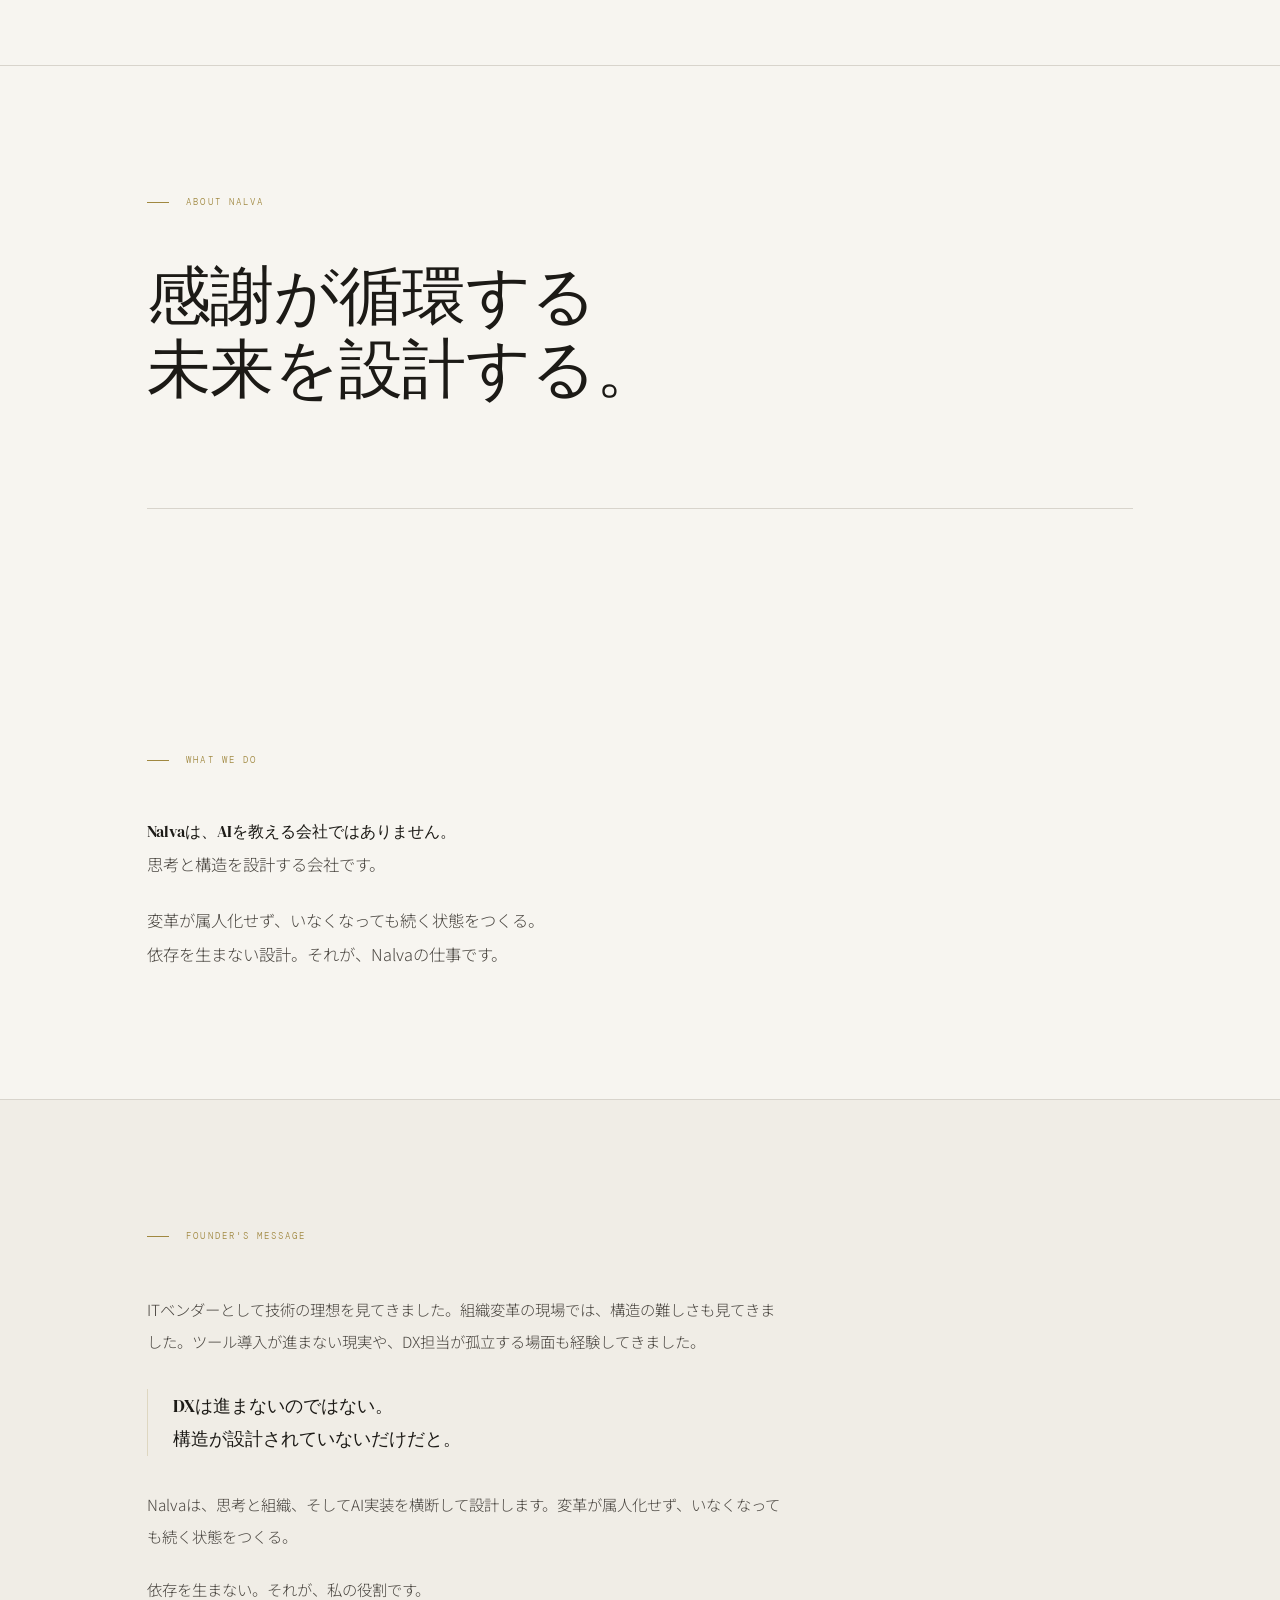
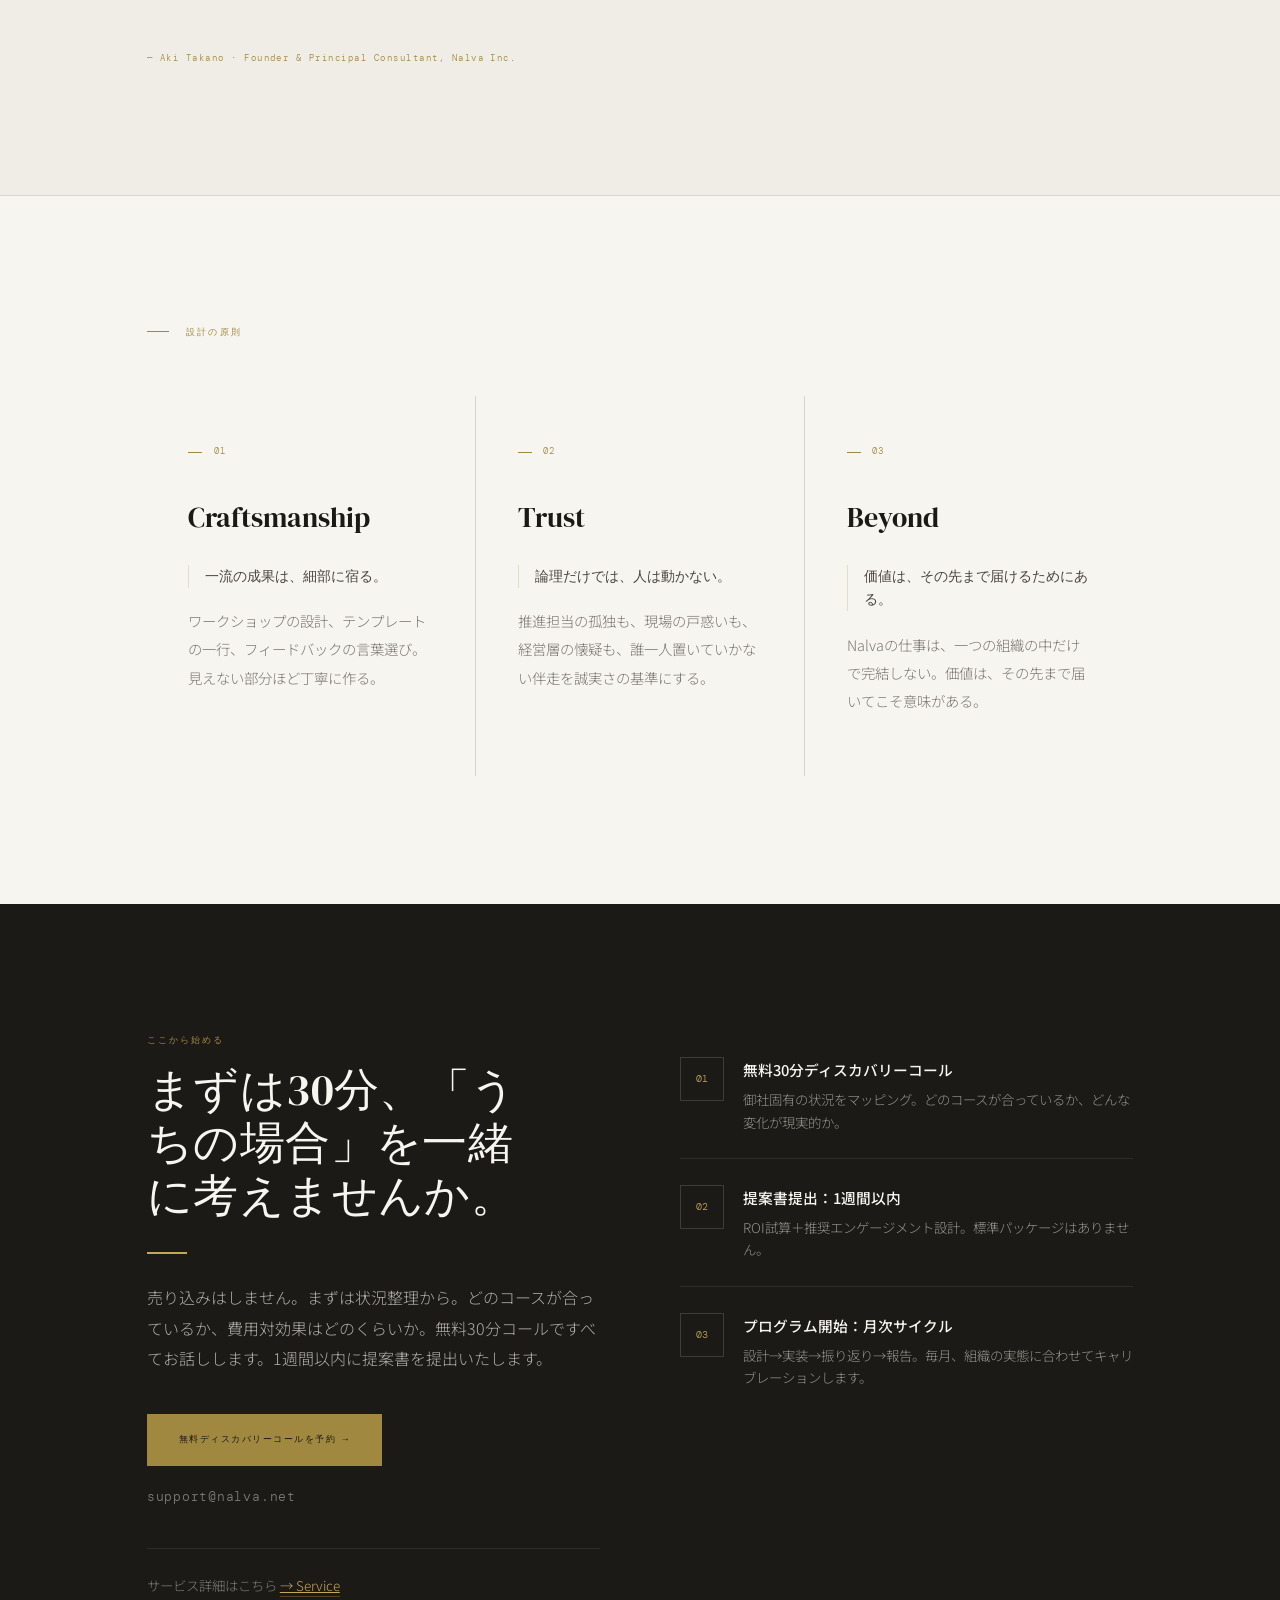
==== commit 4fde61c3: "Add files via upload" ====
--- a/about.html
+++ b/about.html
@@ -199,10 +199,15 @@
     footer { padding-block: 2.2rem; border-top: 1px solid var(--rule); }
     .footer-inner { max-width: var(--max); margin-inline: auto; padding-inline: var(--pad); display: flex; justify-content: space-between; align-items: center; flex-wrap: wrap; gap: 1rem; }
     footer img { height: 20px; opacity: 0.38; }
+    .footer-right { display: flex; flex-direction: column; align-items: flex-end; gap: 0.25rem; }
     footer p { font-size: 0.64rem; color: var(--ink-dim); letter-spacing: 0.06em; }
     .footer-social { display: flex; gap: 1.5rem; }
     .footer-social a { font-family: var(--mono); font-size: 0.60rem; letter-spacing: 0.10em; color: var(--ink-dim); text-decoration: none; transition: color 0.2s; }
     .footer-social a:hover { color: var(--gold); }
+    @media (max-width: 600px) {
+      .footer-inner { flex-direction: column; align-items: center; text-align: center; gap: 0.75rem; }
+      .footer-right { align-items: center; }
+    }
 
     /* SCROLL REVEAL */
     .reveal { opacity: 0; transform: translateY(16px); transition: opacity 0.78s ease, transform 0.78s ease; }
@@ -216,18 +221,7 @@
 <body>
 
 <!-- NAV -->
-<nav id="nav">
-  <a href="/" class="nav-logo" aria-label="Nalva">
-    <img src="transparent-logo-blk.png" alt="Nalva" style="height:28px;display:block;" />
-  </a>
-  <div class="nav-right">
-    <div class="lang-toggle" role="group" aria-label="Language">
-      <button class="lang-btn active" data-lang-btn="ja" onclick="setLang('ja')">JA</button>
-      <button class="lang-btn" data-lang-btn="en" onclick="setLang('en')">EN</button>
-    </div>
-    <a href="#contact" class="nav-contact">CONTACT</a>
-  </div>
-</nav>
+<nav id="nav"></nav>
 
 <!-- HERO -->
 <div class="hero">
@@ -399,42 +393,16 @@
 </section>
 
 <!-- FOOTER -->
-<footer>
-  <div class="footer-inner">
-    <img src="transparent-logo-blk.png" alt="Nalva" style="height:22px;opacity:0.5;" />
-    <div class="footer-social">
-      <a href="https://note.com/nalva" target="_blank" rel="noopener">note</a>
-      <a href="https://x.com/aki_nalva" target="_blank" rel="noopener">X</a>
-      <a href="https://www.linkedin.com/in/akitakano/" target="_blank" rel="noopener">LinkedIn</a>
-    </div>
-    <p>© 2026 Nalva Inc.</p>
-  </div>
-</footer>
-
+<footer></footer>
+
+<script src="js/shared.js"></script>
 <script>
-  const nav = document.getElementById('nav');
-  window.addEventListener('scroll', () => {
-    nav.classList.toggle('scrolled', window.scrollY > 40);
-  }, { passive: true });
-
-  const io = new IntersectionObserver((entries) => {
-    entries.forEach(e => { if (e.isIntersecting) e.target.classList.add('in'); });
-  }, { threshold: 0.12 });
-
-  document.querySelectorAll('.reveal, .stagger').forEach(el => io.observe(el));
-
-  function setLang(lang) {
-    const html = document.documentElement;
-    html.setAttribute('data-lang', lang);
-    document.querySelectorAll('.lang-btn').forEach(btn => {
-      btn.classList.toggle('active', btn.dataset.langBtn === lang);
-    });
-    localStorage.setItem('nalva-lang', lang);
-  }
-
-  (function() {
-    const saved = localStorage.getItem('nalva-lang');
-    if (saved && saved !== 'ja') setLang(saved);
+  // Nav scroll
+  (function () {
+    var nav = document.getElementById('nav');
+    window.addEventListener('scroll', function () {
+      nav.classList.toggle('scrolled', window.scrollY > 40);
+    }, { passive: true });
   })();
 </script>
 </body>
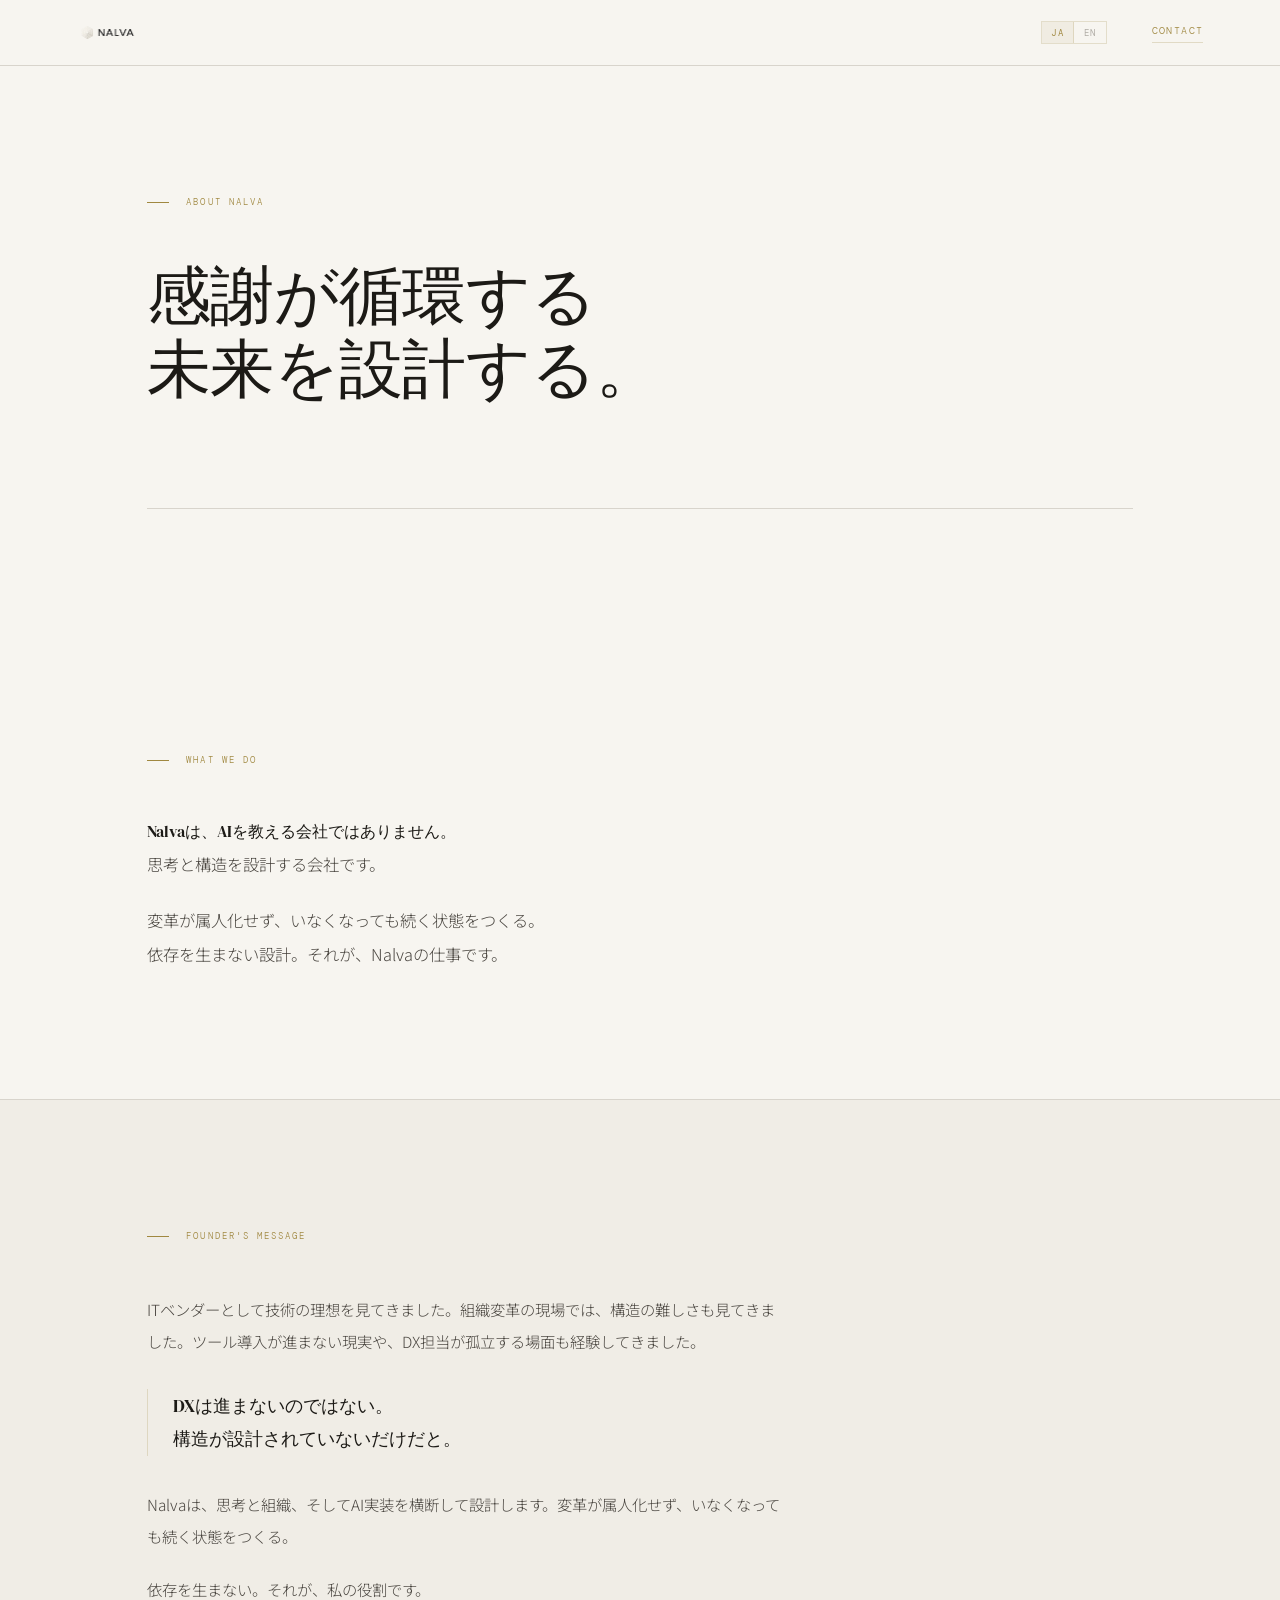
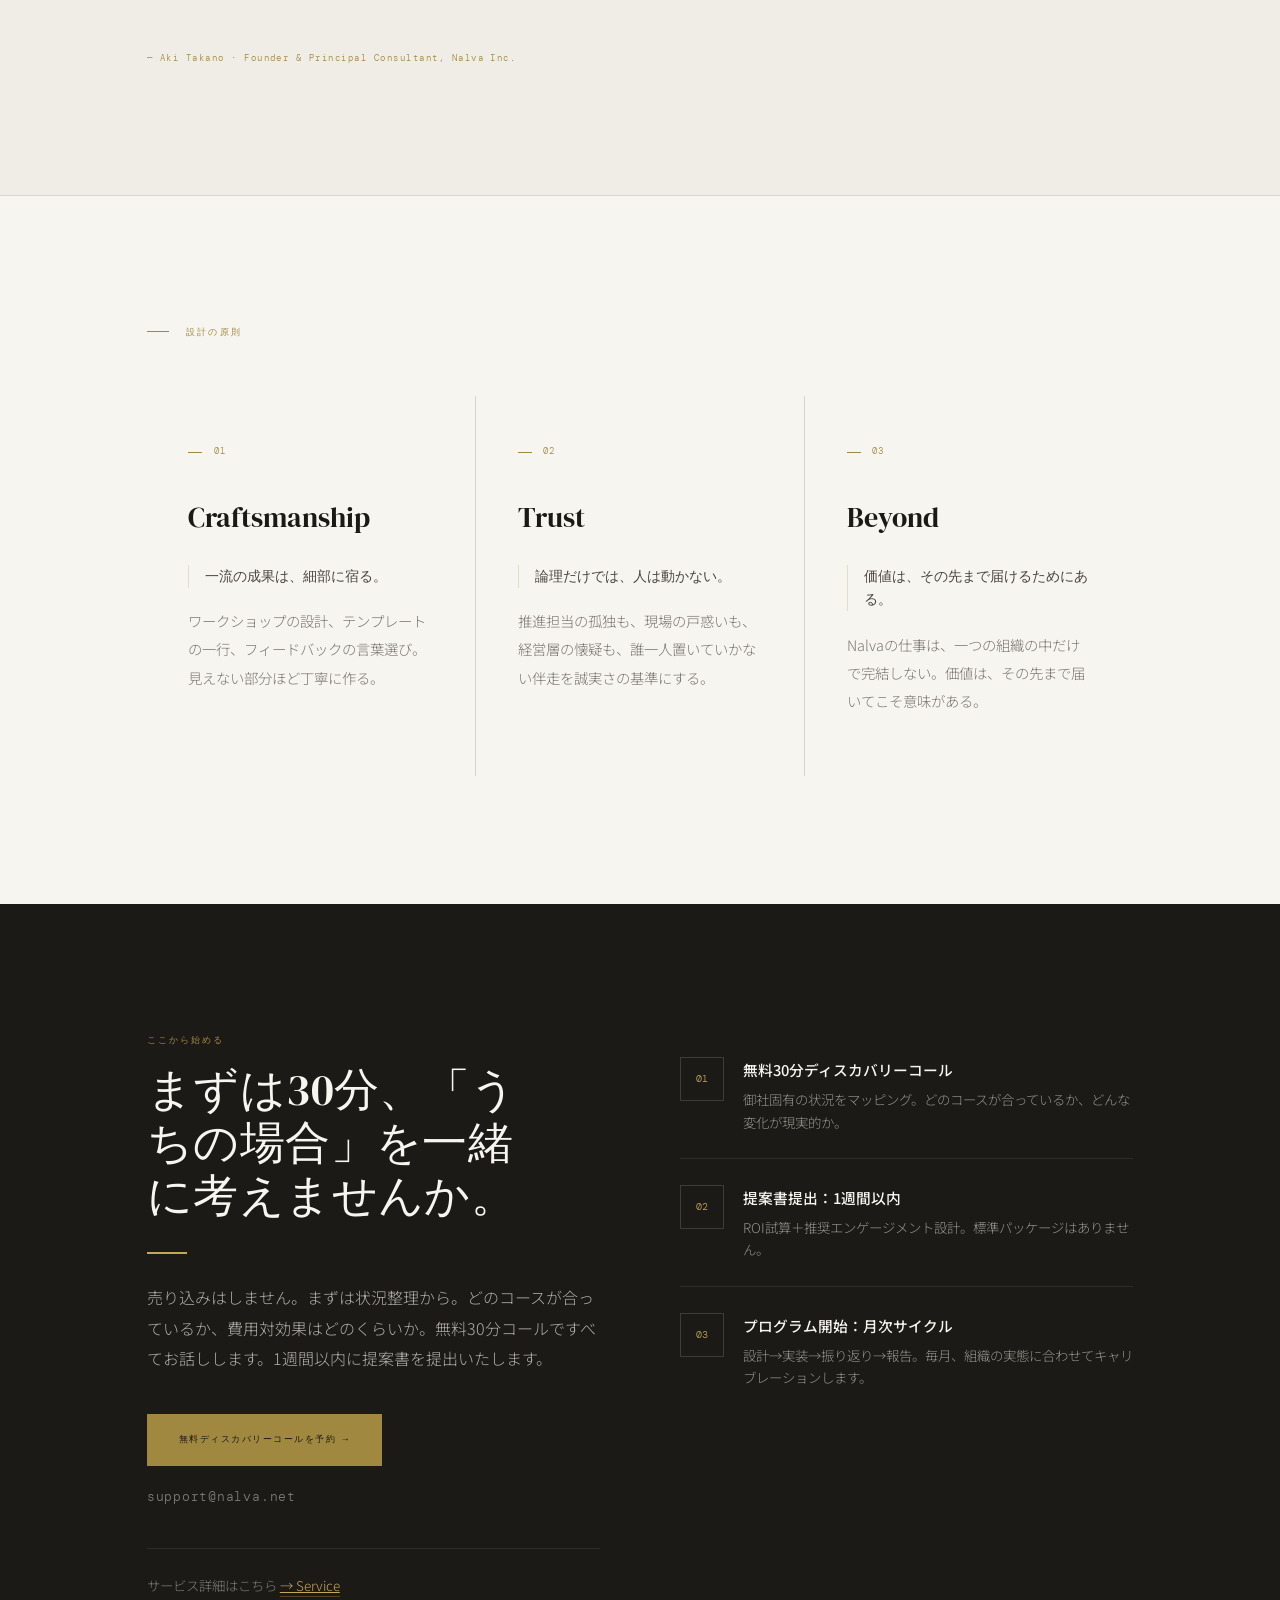
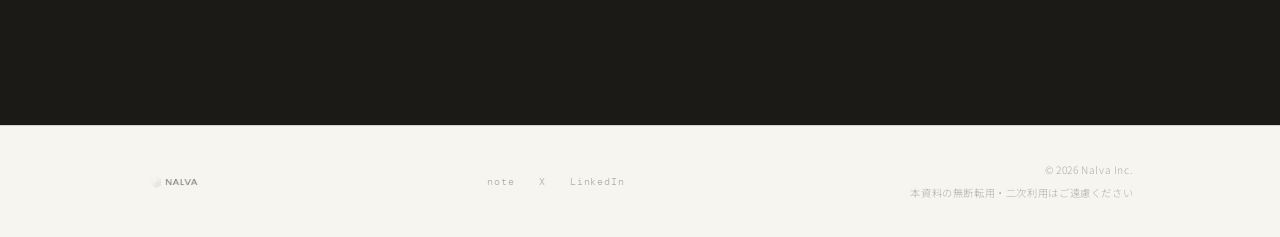
==== commit ee76373a: "Refine hero particle animation and fix email obfuscation - Replace hero particle network with attrac" ====
--- a/about.html
+++ b/about.html
@@ -353,7 +353,7 @@
         <span data-en>Book Free Discovery Call →</span>
         <span data-ja>無料ディスカバリーコールを予約 →</span>
       </a>
-      <div class="contact-email"><a href="mailto:support@nalva.net">support@nalva.net</a></div>
+      <div class="contact-email" id="contactEmail"></div>
       <div class="contact-alt-link">
         <span data-en>Learn more about our services <a href="service.html">→ Service</a></span>
         <span data-ja>サービス詳細はこちら <a href="service.html">→ Service</a></span>
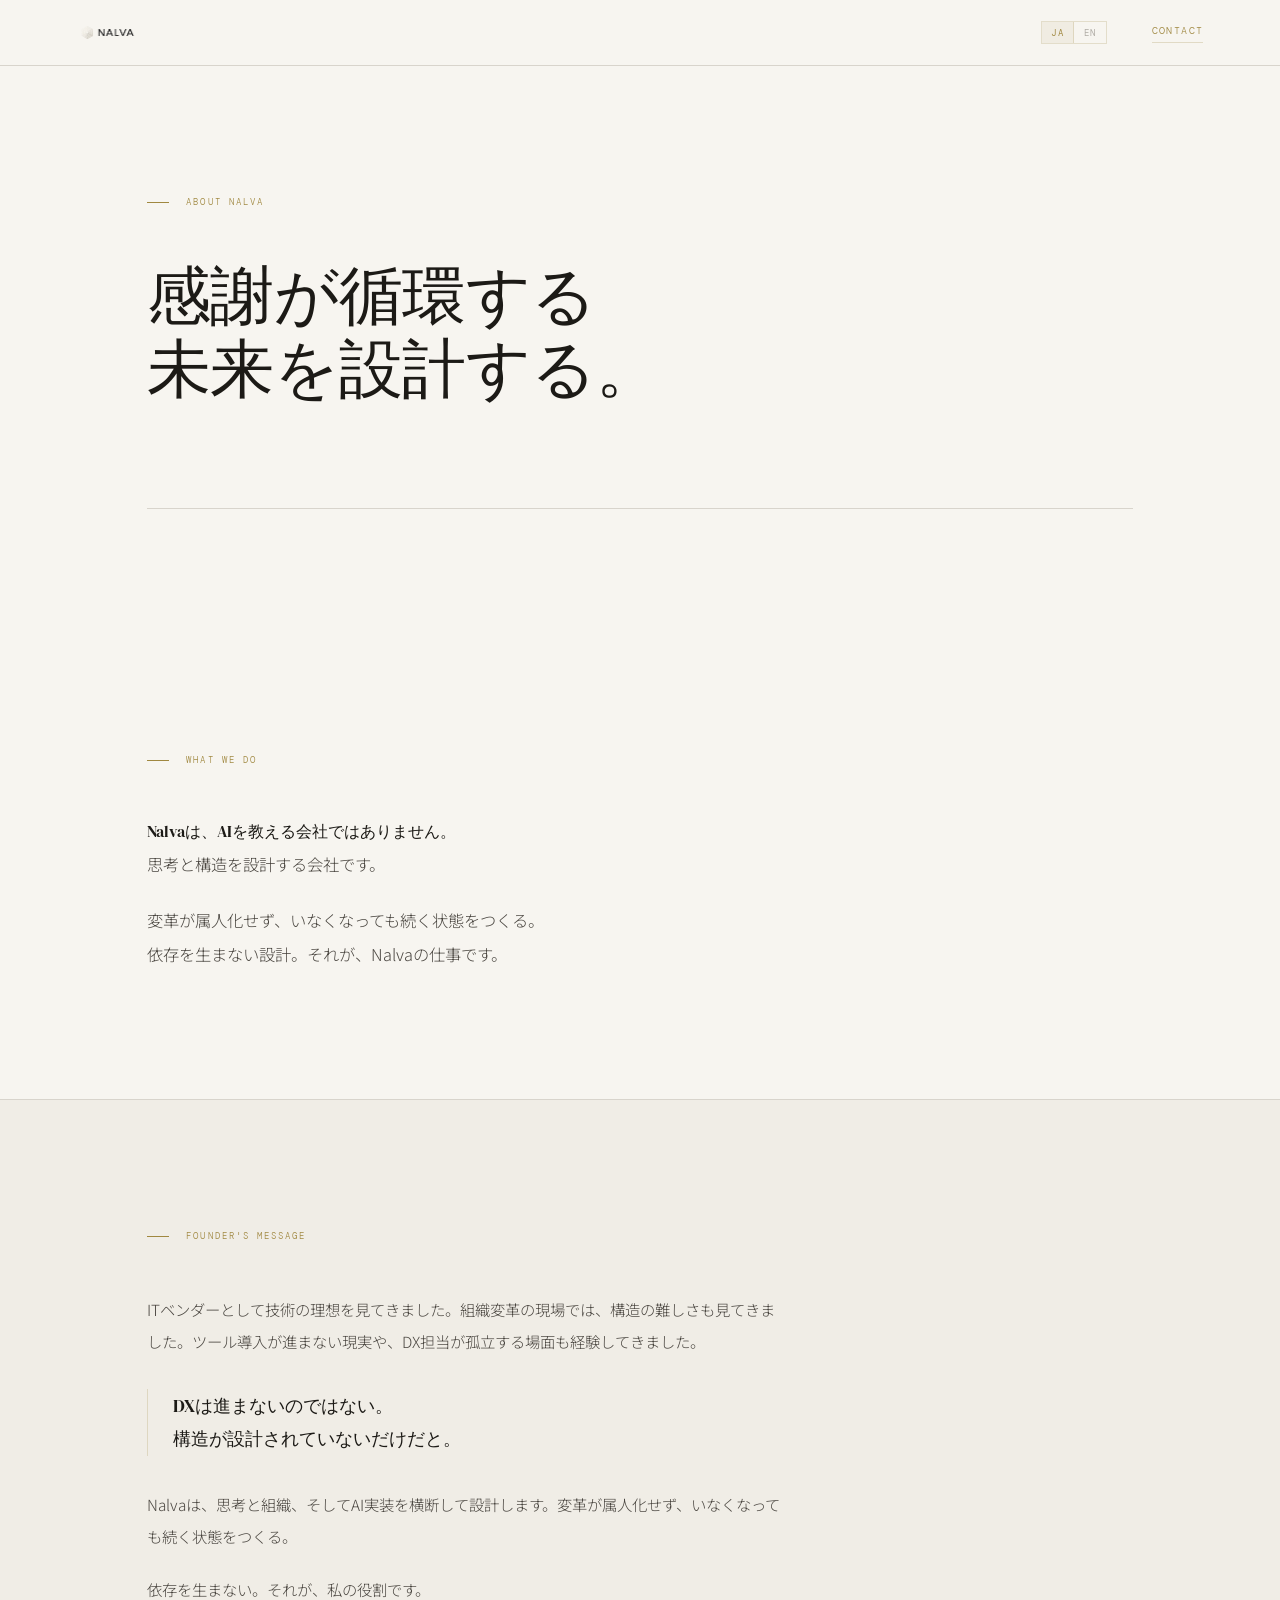
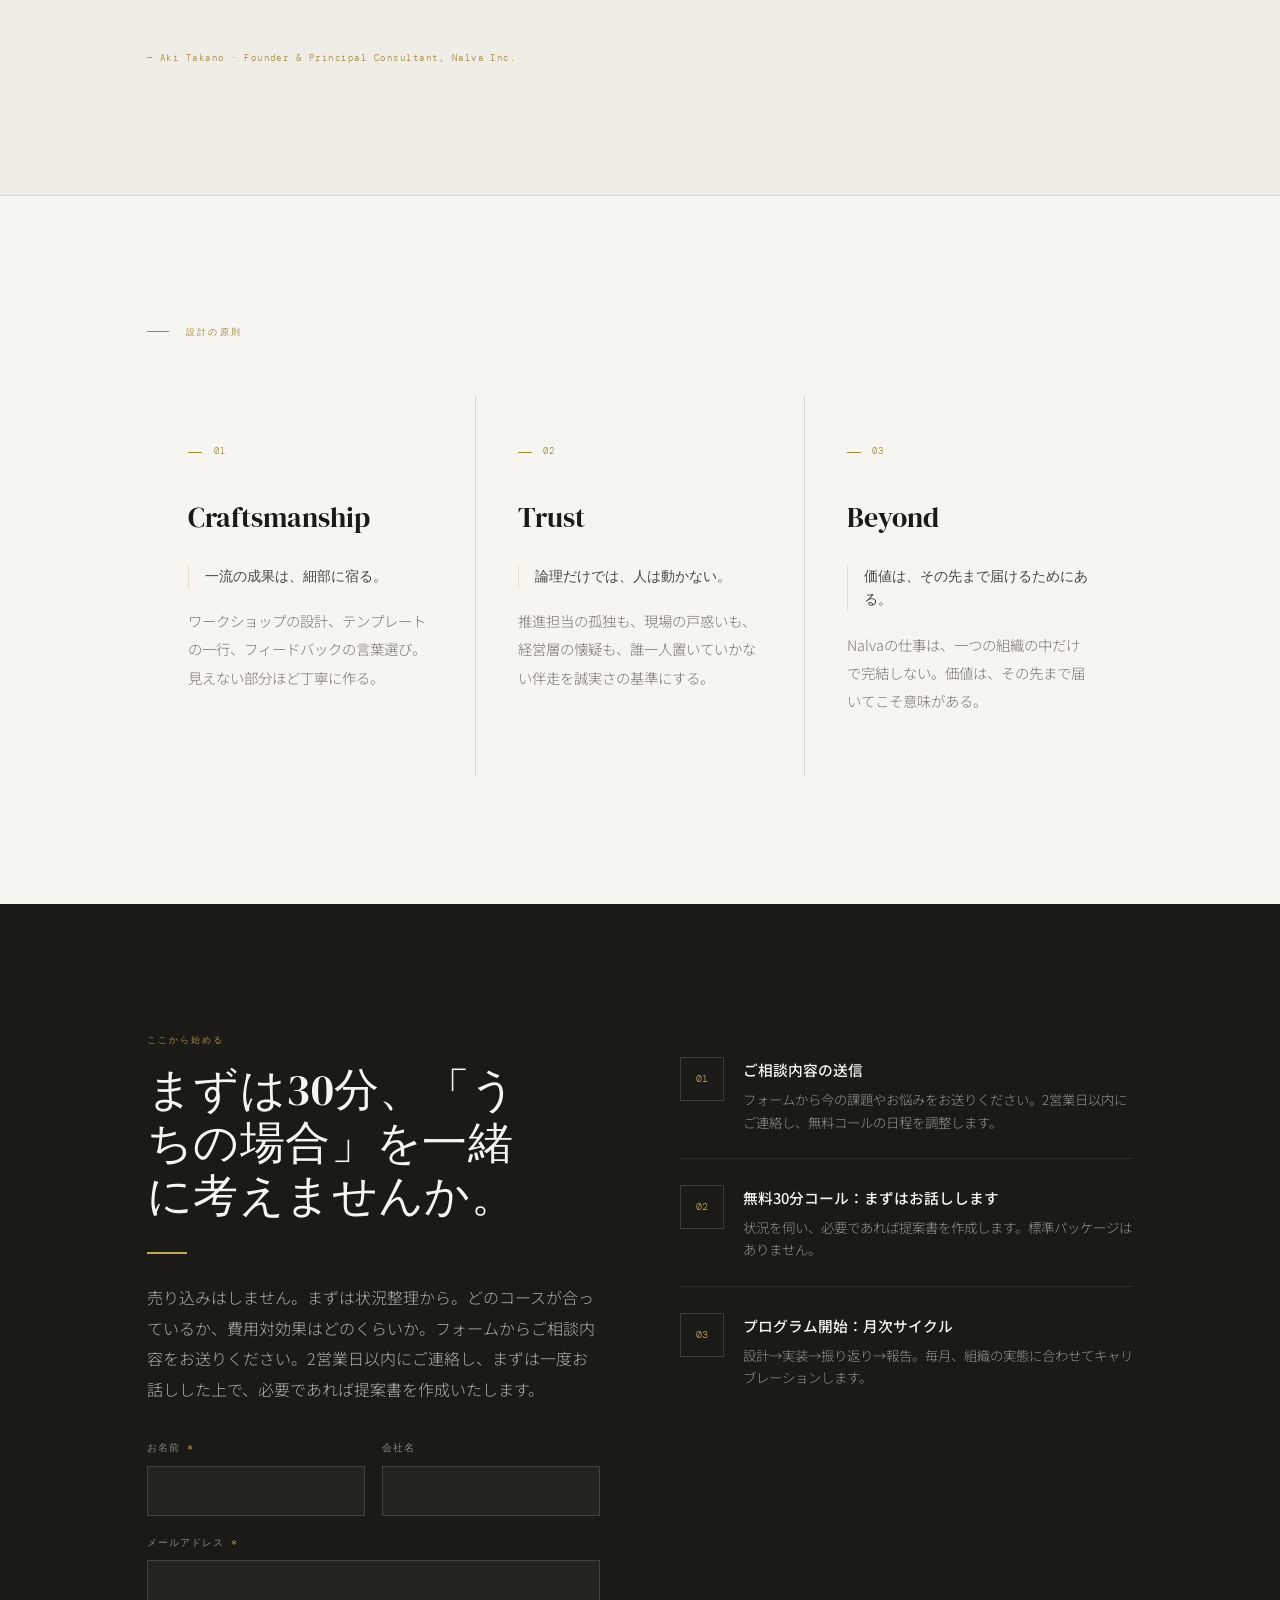
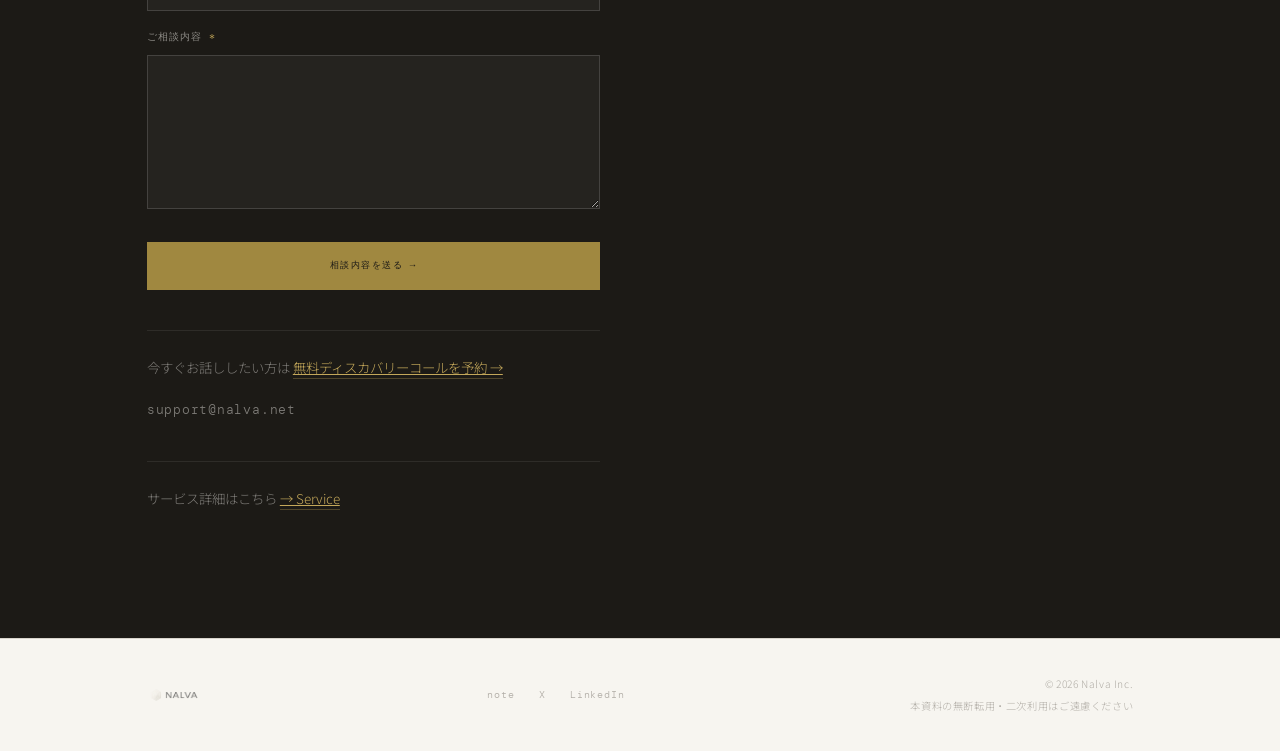
==== commit f8314d6a: "Add contact form and remove Japan Market Entry service - Contact form (Netlify Forms) lets visitors " ====
--- a/about.html
+++ b/about.html
@@ -194,6 +194,31 @@
       font-size: 0.84rem; color: rgba(247,245,240,0.45);
     }
     .contact-alt-link a { color: var(--gold-lite); border-bottom: 1px solid rgba(196,168,90,0.3); padding-bottom: 1px; }
+    .contact-alt-link + .contact-alt-link { margin-top: 1rem; padding-top: 0; border-top: none; }
+
+    .contact-form { margin-top: 2.2rem; }
+    .form-row { display: grid; grid-template-columns: 1fr 1fr; gap: 1.1rem; }
+    @media(max-width:480px) { .form-row { grid-template-columns: 1fr; } }
+    .form-group { margin-bottom: 1.1rem; }
+    .form-group label {
+      display: block; font-family: var(--mono); font-size: 0.62rem;
+      letter-spacing: 0.1em; text-transform: uppercase;
+      color: rgba(247,245,240,0.5); margin-bottom: 0.55rem;
+    }
+    .form-group .req { color: var(--gold-lite); }
+    .form-group input, .form-group textarea {
+      width: 100%; background: rgba(255,255,255,0.04);
+      border: 1px solid rgba(255,255,255,0.14); color: #F7F5F0;
+      font-family: 'Noto Sans JP', sans-serif; font-size: 0.92rem;
+      padding: 0.85rem 1rem; transition: border-color 0.2s, background 0.2s;
+    }
+    .form-group input::placeholder, .form-group textarea::placeholder { color: rgba(247,245,240,0.3); }
+    .form-group input:focus, .form-group textarea:focus {
+      outline: none; border-color: var(--gold-lite); background: rgba(255,255,255,0.07);
+    }
+    .form-group textarea { resize: vertical; min-height: 120px; line-height: 1.7; }
+    .contact-submit { width: 100%; justify-content: center; margin-top: 0.4rem; border: none; }
+    .form-hp { position: absolute; left: -9999px; }
 
     /* FOOTER */
     footer { padding-block: 2.2rem; border-top: 1px solid var(--rule); }
@@ -346,13 +371,46 @@
       </h2>
       <div class="contact-divider"></div>
       <p>
-        <span data-ja>売り込みはしません。まずは状況整理から。どのコースが合っているか、費用対効果はどのくらいか。無料30分コールですべてお話しします。1週間以内に提案書を提出いたします。</span>
-        <span data-en>No sales pitch — just clarifying the situation. Which program fits, what the ROI might look like. A free 30-minute call to map the gap, followed by a scoped proposal within one week.</span>
+        <span data-ja>売り込みはしません。まずは状況整理から。どのコースが合っているか、費用対効果はどのくらいか。フォームからご相談内容をお送りください。2営業日以内にご連絡し、まずは一度お話しした上で、必要であれば提案書を作成いたします。</span>
+        <span data-en>No sales pitch — just clarifying the situation. Which program fits, what the ROI might look like. Share your situation through the form below. We'll follow up within 2 business days to talk it through first, and put together a proposal if it makes sense.</span>
       </p>
-      <a href="https://calendly.com/atakano-nalva/30min" target="_blank" rel="noopener" class="contact-cta">
-        <span data-en>Book Free Discovery Call →</span>
-        <span data-ja>無料ディスカバリーコールを予約 →</span>
-      </a>
+      <form name="contact" method="POST" data-netlify="true" netlify-honeypot="bot-field" action="/thank-you.html" class="contact-form">
+        <input type="hidden" name="form-name" value="contact" />
+        <p class="form-hp" aria-hidden="true">
+          <label>Leave this field empty <input name="bot-field" tabindex="-1" autocomplete="off" /></label>
+        </p>
+
+        <div class="form-row">
+          <div class="form-group">
+            <label for="cf-name"><span data-ja>お名前</span><span data-en>Name</span> <span class="req">*</span></label>
+            <input type="text" id="cf-name" name="name" required>
+          </div>
+          <div class="form-group">
+            <label for="cf-company"><span data-ja>会社名</span><span data-en>Company</span></label>
+            <input type="text" id="cf-company" name="company">
+          </div>
+        </div>
+
+        <div class="form-group">
+          <label for="cf-email"><span data-ja>メールアドレス</span><span data-en>Email</span> <span class="req">*</span></label>
+          <input type="email" id="cf-email" name="email" required>
+        </div>
+
+        <div class="form-group">
+          <label for="cf-message"><span data-ja>ご相談内容</span><span data-en>What's on your mind</span> <span class="req">*</span></label>
+          <textarea id="cf-message" name="message" rows="5" required></textarea>
+        </div>
+
+        <button type="submit" class="contact-cta contact-submit">
+          <span data-ja>相談内容を送る →</span>
+          <span data-en>Send Your Inquiry →</span>
+        </button>
+      </form>
+
+      <div class="contact-alt-link">
+        <span data-ja>今すぐお話ししたい方は <a href="https://calendly.com/atakano-nalva/30min" target="_blank" rel="noopener">無料ディスカバリーコールを予約 →</a></span>
+        <span data-en>Prefer to talk now? <a href="https://calendly.com/atakano-nalva/30min" target="_blank" rel="noopener">Book Free Discovery Call →</a></span>
+      </div>
       <div class="contact-email" id="contactEmail"></div>
       <div class="contact-alt-link">
         <span data-en>Learn more about our services <a href="service.html">→ Service</a></span>
@@ -364,19 +422,19 @@
       <div class="contact-step">
         <div class="contact-step-n">01</div>
         <div>
-          <h4 data-en>Free 30-min discovery call</h4>
-          <h4 data-ja>無料30分ディスカバリーコール</h4>
-          <p data-en>Map your specific situation — which program fits, what kind of change is realistic.</p>
-          <p data-ja>御社固有の状況をマッピング。どのコースが合っているか、どんな変化が現実的か。</p>
+          <h4 data-en>Tell us your situation</h4>
+          <h4 data-ja>ご相談内容の送信</h4>
+          <p data-en>Share your challenge through the form. We'll follow up within 2 business days to schedule a free call.</p>
+          <p data-ja>フォームから今の課題やお悩みをお送りください。2営業日以内にご連絡し、無料コールの日程を調整します。</p>
         </div>
       </div>
       <div class="contact-step">
         <div class="contact-step-n">02</div>
         <div>
-          <h4 data-en>Scoped proposal — within one week</h4>
-          <h4 data-ja>提案書提出：1週間以内</h4>
-          <p data-en>ROI estimate + recommended engagement design. No standard packages.</p>
-          <p data-ja>ROI試算＋推奨エンゲージメント設計。標準パッケージはありません。</p>
+          <h4 data-en>Free 30-min call — let's talk it through</h4>
+          <h4 data-ja>無料30分コール：まずはお話しします</h4>
+          <p data-en>We'll hear your situation and put together a proposal if it makes sense. No standard packages.</p>
+          <p data-ja>状況を伺い、必要であれば提案書を作成します。標準パッケージはありません。</p>
         </div>
       </div>
       <div class="contact-step">
